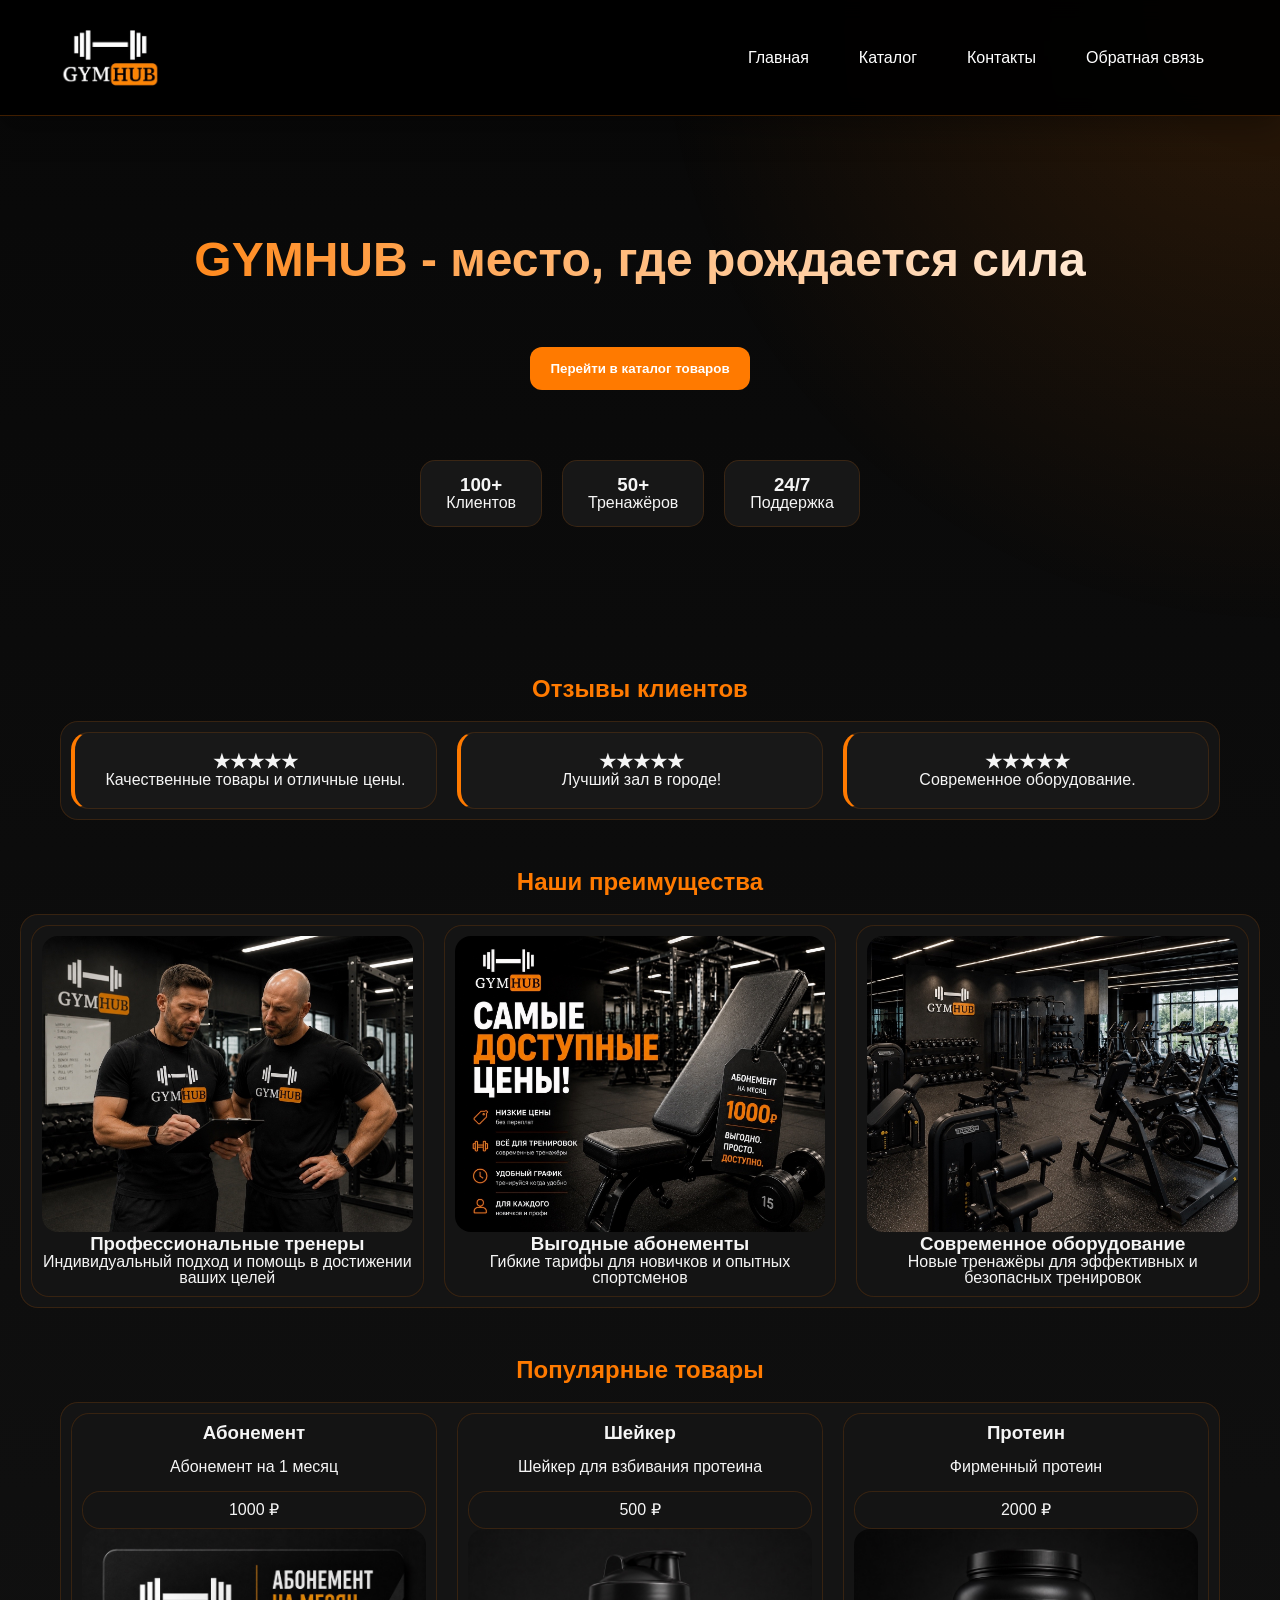
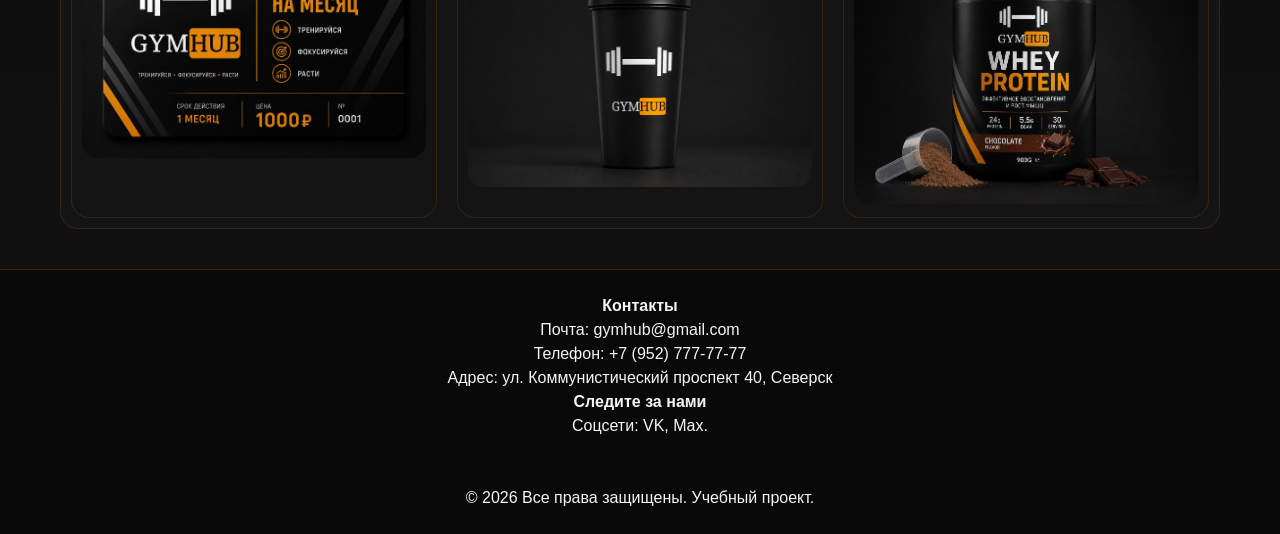
==== index.html @ 65240b4c "пр-2" ====
<!DOCTYPE html>
<html lang="ru">
<head>
    <meta charset="UTF-8">
    <meta name="viewport" content="width=device-width, initial-scale=1.0, viewport-fit=cover">
    <title>Главная страница</title>
    <link rel="stylesheet" href="style.css">
</head>
<body>
    <header>
        <div>
            <a href="index.html">
            <img src="image/logotypeee.jpg" width="100px">
        </a>
            <nav>
                <ul>
                    <li><a href="index.html">Главная</a></li>
                    <li><a href="catalog.html">Каталог</a></li>
                    <li><a href="contacts.html">Контакты</a></li>
                    <li><a href="feedback.html">Обратная связь</a></li>
                </ul>
            </nav>
        </div>
    </header>

    <main>
        <section>
            <div>
                <h1>GYMHUB - место, где рождается сила</h1>
                <br>
                <br>
                <br>
                <form action="catalog.html" method="post" class="form1">
                <button type="submit">Перейти в каталог товаров</button>
            </form>
        </div>
        
        <div class="hero-stats">
        <div><h3>100+</h3><p>Клиентов</p>
        </div>
        
        <div><h3>50+</h3><p>Тренажёров</p>
        </div>
        
        <div><h3>24/7</h3><p>Поддержка</p>
        </div>
    </div>
</section>

<section>
<div>
<h2>Отзывы клиентов</h2>
<div class="review-grid">
<div class="review"><h3>★★★★★</h3><p>Качественные товары и отличные цены.</p></div>
<div class="review"><h3>★★★★★</h3><p>Лучший зал в городе!</p></div>
<div class="review"><h3>★★★★★</h3><p>Современное оборудование.</p></div>

</section>

            <div>
                <h2>Наши преимущества</h2>
                
                    <div class="why-grid">
                        <div>
                        <img src="image/treneri.jpg" width="500" height="500" alt="">
                        <h3>Профессиональные тренеры</h3>
                        <p>Индивидуальный подход и помощь в достижении ваших целей</p>
                    </div>
                    <div>
                        
                        <img src="image/ceni.jpg" width="500" height="500" alt="">
                        
                        <h3>Выгодные абонементы</h3>
                        <p>Гибкие тарифы для новичков и опытных спортсменов</p>
                    </div>
                    <div>
                    
                        <img src="image/zal.jpg" width="500" height="500" alt="">
                        <h3>Современное оборудование</h3>
                        <p>Новые тренажёры для эффективных и безопасных тренировок</p>
                    </div>
                    
                </div>
            </div>
        </section>

        
        <section>
            <div>
                <h2>Популярные товары</h2>
                <div>
                    <div>
                        
                            <h3>Абонемент</h3>
                            <br>
                            <p>Абонемент на 1 месяц</p>
                            <br>
                            <div>1000 ₽</div>
                            <img src="image/abon.jpg" width="600" height="500">
                        
                    </div>

                        <div>
                            <h3>Шейкер</h3>
                            <br>
                            <p>Шейкер для взбивания протеина</p>
                            <br>
                            <div>500 ₽</div>
                            <img src="image/shaker.jpg" width="600" height="500">
                        </div>


                        <div>
                            <h3>Протеин</h3>
                            <br>
                            <p>Фирменный протеин</p>
                            <br>
                            <div>2000 ₽</div>
                            <img src="image/protein.jpg" width="600" height="500">

                    </div>
                </div>
            </div>
        </section>
    </main>

    
    <footer>
        <div>
            <div>
                <h4>Контакты</h4>
                <p>Почта: gymhub@gmail.com</p>
                <p>Телефон: +7 (952) 777-77-77</p>
                <p>Адрес: ул. Коммунистический проспект 40, Северск</p>
            </div>
            <div>
                <h4>Следите за нами</h4>
                <p>Соцсети: VK, Max.</p>
            </div>
        </div>
        <div>
            <p>&copy; 2026 Все права защищены. Учебный проект.</p>
        </div>
    </footer>
</html>
---- style.css ----
*{margin:0;padding:0;box-sizing:border-box}
:root{
--bg:#0b0b0b;
--card:#141414;
--accent:#ff7a00;
--accent2:#ff9f43;
--text:#f5f5f5;
}
body{
font-family:Segoe UI,Arial,sans-serif;
background:linear-gradient(180deg,#080808,#121212);
color:var(--text);
line-height:1;
}
header{
position:sticky;
top:0;
z-index:100;
background:rgba(0, 0, 0, 0.95);
backdrop-filter:blur(10px);
border-bottom:1px solid rgba(255,122,0,.25);
}
header>div,footer>div,main,section>div{
max-width:1200px;
margin:auto;
padding:20px;
}
header>div{
display:flex;
justify-content:space-between;
align-items:center;
}
nav ul{
display:flex;
gap:18px;
list-style:none;
}
nav a{
color:white;
text-decoration:none;
padding:10px 16px;
border-radius:12px;
transition:.3s;
}
nav a:hover{
background:var(--accent);
}
section:first-child{
padding:80px 20px;
text-align:center;
}
h1{
font-size:3rem;
margin-bottom:15px;
background:linear-gradient(90deg,var(--accent),#fff);
-webkit-background-clip:text;
-webkit-text-fill-color:transparent;
}

h2{
    color:var(--accent);
    text-align: center;
    margin:30px 0 20px}

section div div{
border-radius:18px;
text-align: center;
}

img{
max-width:100%;
height:auto;
border-radius:16px;
}
main div div{
background:var(--card);
padding:10px;

border:1px solid rgba(255,122,0,.15);
transition:.3s;
}
main div div:hover{
transform:translateY(-6px);
box-shadow:0 10px 25px rgba(255,122,0,.2);
}
input,textarea{
width:100%;
padding:14px;
border-radius:12px;
border:1px solid #333;
background:#1b1b1b;
color:white;
}
button{
background:var(--accent);
color:white;
border:none;
padding:14px 20px;
border-radius:12px;
cursor:pointer;
font-weight:700;
}
footer{
margin-top:60px;
background:#090909;
border-top:1px solid rgba(255,122,0,.25);
margin: 0 auto;
    text-align: center; 
}
footer p,footer h4{margin:8px 0}








@media(max-width:900px){
.products-container,
.products-grid,
.catalog-container,
.catalog-grid,
.products{
grid-template-columns:repeat(2,1fr) !important;
}
}

@media(max-width:600px){
.products-container,
.products-grid,
.catalog-container,
.catalog-grid,
.products{
grid-template-columns:1fr !important;
}
}




body::before{
content:"";
position:fixed;inset:0;
background:radial-gradient(circle at top right,rgba(255,122,0,.15),transparent 40%);
pointer-events:none;
}
.hero-stats{display:flex;gap:20px;justify-content:center;flex-wrap:wrap;margin-top:30px}
.hero-stats div{background:#171717;padding:15px 25px;border-radius:15px}
.review-grid{display:grid;grid-template-columns:repeat(auto-fit,minmax(250px,1fr));gap:20px}
.review{background:#181818;padding:20px;border-left:4px solid var(--accent)}
.top-btn{position:fixed;right:20px;bottom:20px;background:var(--accent);padding:12px 16px;border-radius:50%}



section:last-of-type > div > div{
display:grid !important;
grid-template-columns:repeat(1,minmax(260px,1fr));
gap:24px;
}


header{
box-shadow:0 10px 30px rgba(0,0,0,.35);
}

main{
max-width:1400px;
margin:0 auto;
}

.review,.hero-stats div,main div div{
backdrop-filter:blur(8px);
}

@media(max-width:900px){
section:last-of-type > div > div{
grid-template-columns:repeat(2,1fr);
}
}

@media(max-width:600px){
section:last-of-type > div > div{
grid-template-columns:1fr;
}
}



/* Почему выбирают нас */
main section:nth-of-type(2) > div > div{display:grid!important;grid-template-columns:repeat(3,1fr)!important;gap:20px!important;}
/* Популярные товары */
main section:nth-of-type(3) > div > div{display:grid!important;grid-template-columns:repeat(3,1fr)!important;gap:20px!important;}
/* Каталог */
body:has(title) section:nth-of-type(2) > div > div{display:grid;}
.contacts-info a, a[href^="tel:"], a[href*="vk.com"], a[href*="max.ru"], a[href^="mailto:"], a[href="gymhub@gmail.com"]{color:#ff7a00!important;font-weight:600;}
@media(max-width:900px){main section:nth-of-type(2)>div>div,main section:nth-of-type(3)>div>div{grid-template-columns:repeat(2,1fr)!important;}}
@media(max-width:600px){main section:nth-of-type(2)>div>div,main section:nth-of-type(3)>div>div{grid-template-columns:1fr!important;}}


.why-grid{
    display: grid;
    grid-template-columns: repeat(3, 1fr);
    gap: 20px;
    border-radius: 18px;
}

.why-grid > div{
    width: 100%;
    text-align: center;
    border-radius: 18px;
}
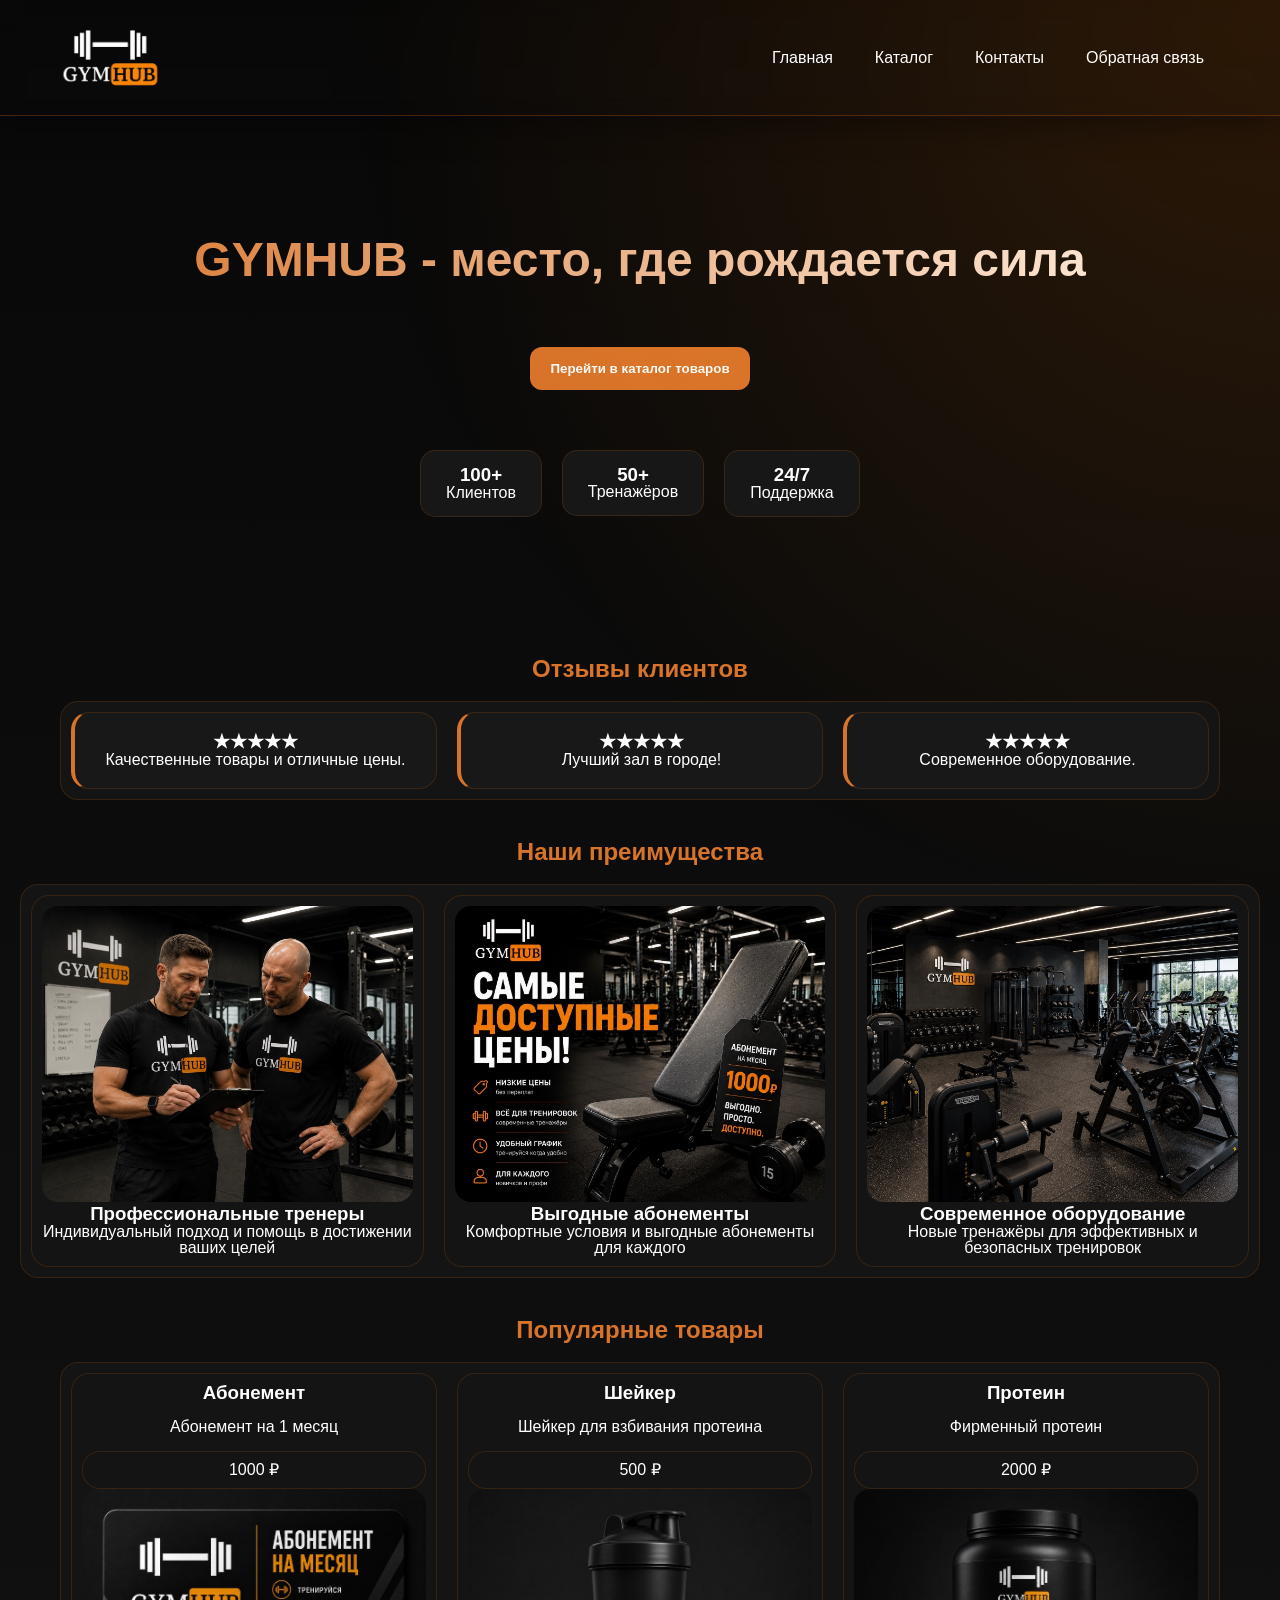
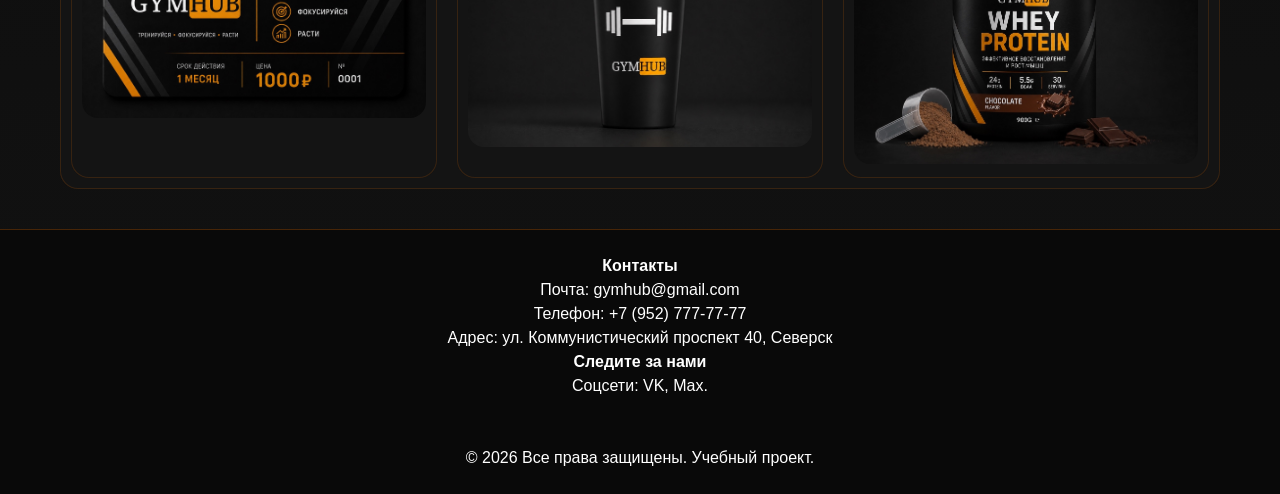
==== commit 82ee459f: "пр-2" ====
--- a/index.html
+++ b/index.html
@@ -10,7 +10,7 @@
     <header>
         <div>
             <a href="index.html">
-            <img src="image/logotypeee.jpg" width="100px">
+            <img src="image/logo.png" width="100px">
         </a>
             <nav>
                 <ul>
@@ -36,13 +36,19 @@
         </div>
         
         <div class="hero-stats">
-        <div><h3>100+</h3><p>Клиентов</p>
+        <div>
+            <h3>100+</h3>
+            <p>Клиентов</p>
         </div>
         
-        <div><h3>50+</h3><p>Тренажёров</p>
+        <div>
+            <h3>50+</h3>
+            <p>Тренажёров</p>
         </div>
         
-        <div><h3>24/7</h3><p>Поддержка</p>
+        <div>
+            <h3>24/7</h3>
+            <p>Поддержка</p>
         </div>
     </div>
 </section>
@@ -71,7 +77,7 @@
                         <img src="image/ceni.jpg" width="500" height="500" alt="">
                         
                         <h3>Выгодные абонементы</h3>
-                        <p>Гибкие тарифы для новичков и опытных спортсменов</p>
+                        <p>Комфортные условия и выгодные абонементы для каждого</p>
                     </div>
                     <div>
                     
--- a/style.css
+++ b/style.css
@@ -1,113 +1,121 @@
 
-*{margin:0;padding:0;box-sizing:border-box}
+*{margin:0;
+    padding:0;
+    box-sizing:
+    border-box
+}
+
 :root{
---bg:#0b0b0b;
---card:#141414;
---accent:#ff7a00;
---accent2:#ff9f43;
---text:#f5f5f5;
-}
+    --bg:#000000;
+    --card:#141414;
+    --accent:#d8742a;
+    --text:#ffffff;
+}
+
 body{
-font-family:Segoe UI,Arial,sans-serif;
-background:linear-gradient(180deg,#080808,#121212);
-color:var(--text);
-line-height:1;
-}
+    font-family:Segoe UI,Arial,sans-serif;
+    background:linear-gradient(180deg,#080808,#121212);
+    color:var(--text);
+    line-height:1;
+}
+
+section:first-child{
+    padding:80px 20px;
+    text-align:center;
+}
+
 header{
-position:sticky;
-top:0;
-z-index:100;
-background:rgba(0, 0, 0, 0.95);
-backdrop-filter:blur(10px);
-border-bottom:1px solid rgba(255,122,0,.25);
-}
+    position:sticky;
+    top:0;
+    z-index:100;
+    /*background:rgba(0, 0, 0, 0.95);*/
+    backdrop-filter:blur(10px);
+    border-bottom:1px solid rgba(255,122,0,.25);
+}
+
 header>div,footer>div,main,section>div{
-max-width:1200px;
-margin:auto;
-padding:20px;
-}
+    max-width:1200px;
+    margin:auto;
+    padding:20px;
+}
+
 header>div{
-display:flex;
-justify-content:space-between;
-align-items:center;
-}
+    display:flex;
+    justify-content:space-between;
+    align-items:center;
+}
+
+/* Навигация */
 nav ul{
-display:flex;
-gap:18px;
-list-style:none;
-}
+    display:flex;
+    gap:10px;
+    list-style:none;
+}
+
+
 nav a{
-color:white;
-text-decoration:none;
-padding:10px 16px;
-border-radius:12px;
-transition:.3s;
-}
+    color:white;
+    text-decoration:none;
+    padding:10px 16px;
+    border-radius:12px;
+    transition:.3s;
+}
+
 nav a:hover{
-background:var(--accent);
-}
-section:first-child{
-padding:80px 20px;
-text-align:center;
-}
+    background:var(--accent);
+}
+
+
 h1{
-font-size:3rem;
-margin-bottom:15px;
-background:linear-gradient(90deg,var(--accent),#fff);
--webkit-background-clip:text;
--webkit-text-fill-color:transparent;
+    font-size:3rem;
+    margin-bottom:15px;
+    background:linear-gradient(90deg,var(--accent),#fff);
+    -webkit-background-clip:text;
+    -webkit-text-fill-color:transparent;
 }
 
 h2{
     color:var(--accent);
     text-align: center;
-    margin:30px 0 20px}
+    margin:20px 0 20px}
 
 section div div{
-border-radius:18px;
-text-align: center;
+    border-radius:18px;
+    text-align: center;
 }
 
 img{
-max-width:100%;
-height:auto;
-border-radius:16px;
-}
+    max-width:100%;
+    height:auto;
+    border-radius:16px;
+}
+
 main div div{
-background:var(--card);
-padding:10px;
-
-border:1px solid rgba(255,122,0,.15);
-transition:.3s;
-}
-main div div:hover{
-transform:translateY(-6px);
-box-shadow:0 10px 25px rgba(255,122,0,.2);
-}
-input,textarea{
-width:100%;
-padding:14px;
-border-radius:12px;
-border:1px solid #333;
-background:#1b1b1b;
-color:white;
-}
+    background:var(--card);
+    padding:10px;
+    border:1px solid rgba(255,122,0,.15);
+    transition:.3s;
+}
+
+
 button{
-background:var(--accent);
-color:white;
-border:none;
-padding:14px 20px;
-border-radius:12px;
-cursor:pointer;
-font-weight:700;
-}
+    background:var(--accent);
+    color:white;
+    border:none;
+    padding:14px 20px;
+    border-radius:12px;
+    cursor:pointer;
+    font-weight:700;
+}
+
 footer{
-margin-top:60px;
-background:#090909;
-border-top:1px solid rgba(255,122,0,.25);
-margin: 0 auto;
+    margin-top:60px;
+    background:#090909;
+    border-top:1px solid rgba(255,122,0,.25);
+    margin: 0 auto;
     text-align: center; 
 }
+
 footer p,footer h4{margin:8px 0}
 
 
@@ -117,88 +125,78 @@
 
 
 
-@media(max-width:900px){
-.products-container,
-.products-grid,
-.catalog-container,
-.catalog-grid,
-.products{
-grid-template-columns:repeat(2,1fr) !important;
-}
-}
-
-@media(max-width:600px){
-.products-container,
-.products-grid,
-.catalog-container,
-.catalog-grid,
-.products{
-grid-template-columns:1fr !important;
-}
-}
-
-
-
-
+
+section:last-of-type > div > div{
+    display:grid !important;
+    grid-template-columns:repeat(1,minmax(260px,1fr));
+    gap:24px;
+}
+
+
+header{
+    box-shadow:0 10px 30px rgba(0,0,0,.35);
+}
+
+main{
+    max-width:1400px;
+    margin:0 auto;
+}
+
+.review,.hero-stats div,main div div{
+    backdrop-filter:blur(8px);
+}
+
+
+/* Код для 3 Таблички */
+.hero-stats{
+    display:flex;
+    gap:20px;
+    justify-content:center;
+    flex-wrap:wrap;
+    margin-top:20px
+}
+
+
+.hero-stats div{
+    background:#171717;
+    padding:15px 25px;
+    border-radius:15px
+}
+
+/* Таблички с отзывами */
+.review{
+    background:#181818;
+    padding:20px;
+    border-left:4px solid var(--accent)
+}
+
+/* Желтый свет */
 body::before{
 content:"";
 position:fixed;inset:0;
-background:radial-gradient(circle at top right,rgba(255,122,0,.15),transparent 40%);
-pointer-events:none;
-}
-.hero-stats{display:flex;gap:20px;justify-content:center;flex-wrap:wrap;margin-top:30px}
-.hero-stats div{background:#171717;padding:15px 25px;border-radius:15px}
-.review-grid{display:grid;grid-template-columns:repeat(auto-fit,minmax(250px,1fr));gap:20px}
-.review{background:#181818;padding:20px;border-left:4px solid var(--accent)}
-.top-btn{position:fixed;right:20px;bottom:20px;background:var(--accent);padding:12px 16px;border-radius:50%}
-
-
-
-section:last-of-type > div > div{
-display:grid !important;
-grid-template-columns:repeat(1,minmax(260px,1fr));
-gap:24px;
-}
-
-
-header{
-box-shadow:0 10px 30px rgba(0,0,0,.35);
-}
-
-main{
-max-width:1400px;
-margin:0 auto;
-}
-
-.review,.hero-stats div,main div div{
-backdrop-filter:blur(8px);
-}
-
-@media(max-width:900px){
-section:last-of-type > div > div{
-grid-template-columns:repeat(2,1fr);
-}
-}
-
-@media(max-width:600px){
-section:last-of-type > div > div{
-grid-template-columns:1fr;
-}
-}
-
-
-
-/* Почему выбирают нас */
-main section:nth-of-type(2) > div > div{display:grid!important;grid-template-columns:repeat(3,1fr)!important;gap:20px!important;}
-/* Популярные товары */
-main section:nth-of-type(3) > div > div{display:grid!important;grid-template-columns:repeat(3,1fr)!important;gap:20px!important;}
-/* Каталог */
-body:has(title) section:nth-of-type(2) > div > div{display:grid;}
-.contacts-info a, a[href^="tel:"], a[href*="vk.com"], a[href*="max.ru"], a[href^="mailto:"], a[href="gymhub@gmail.com"]{color:#ff7a00!important;font-weight:600;}
-@media(max-width:900px){main section:nth-of-type(2)>div>div,main section:nth-of-type(3)>div>div{grid-template-columns:repeat(2,1fr)!important;}}
-@media(max-width:600px){main section:nth-of-type(2)>div>div,main section:nth-of-type(3)>div>div{grid-template-columns:1fr!important;}}
-
-
+background:radial-gradient(circle at top right,rgba(255,122,0,.15),transparent 60%);
+}
+
+/* Грид для каталога и отзывов */
+main section:nth-of-type(2) > div > div{
+    display:grid!important;
+    grid-template-columns:repeat(3,1fr)!important;
+    gap:20px!important;
+}
+
+/* Грид для популярных товаров*/
+main section:nth-of-type(3) > div > div{
+    display:grid!important;
+    grid-template-columns:repeat(3,1fr)!important;
+    gap:20px!important;
+}
+
+/* Контакты */
+.contacts-info a, a[
+    href^="tel:"
+    ], a[href*="vk.com"], a[href*="max.ru"], a[href^="mailto:"], a[href="gymhub@gmail.com"]{color:#ff7a00!important;font-weight:600;}
+
+/* Грид для "Наши преимущества */
 .why-grid{
     display: grid;
     grid-template-columns: repeat(3, 1fr);
@@ -210,4 +208,55 @@
     width: 100%;
     text-align: center;
     border-radius: 18px;
+}
+
+
+
+/* Для телефонов */
+@media(max-width:900px)
+{
+    main section:nth-of-type(2)>div>div,
+    main section:nth-of-type(3)>div>div{
+        grid-template-columns:repeat(2,1fr)!important;
+    }
+}
+@media(max-width:600px){
+    main section:nth-of-type(2)>div>div,
+    main section:nth-of-type(3)>div>div{
+        grid-template-columns:1fr!important;
+    }
+}
+
+
+
+@media(max-width:900px){
+    .products-container,
+    .products-grid,
+    .catalog-container,
+    .catalog-grid,
+    .products{
+        grid-template-columns:repeat(2,1fr) !important;
+    }
+}
+
+@media(max-width:600px){
+    .products-container,
+    .products-grid,
+    .catalog-container,
+    .catalog-grid,
+    .products{
+        grid-template-columns:1fr !important;
+    }
+}
+
+@media(max-width:900px){
+    section:last-of-type > div > div{
+        grid-template-columns:repeat(2,1fr);
+    }
+}
+
+@media(max-width:600px){
+    section:last-of-type > div > div{
+        grid-template-columns:1fr;
+    }
 }
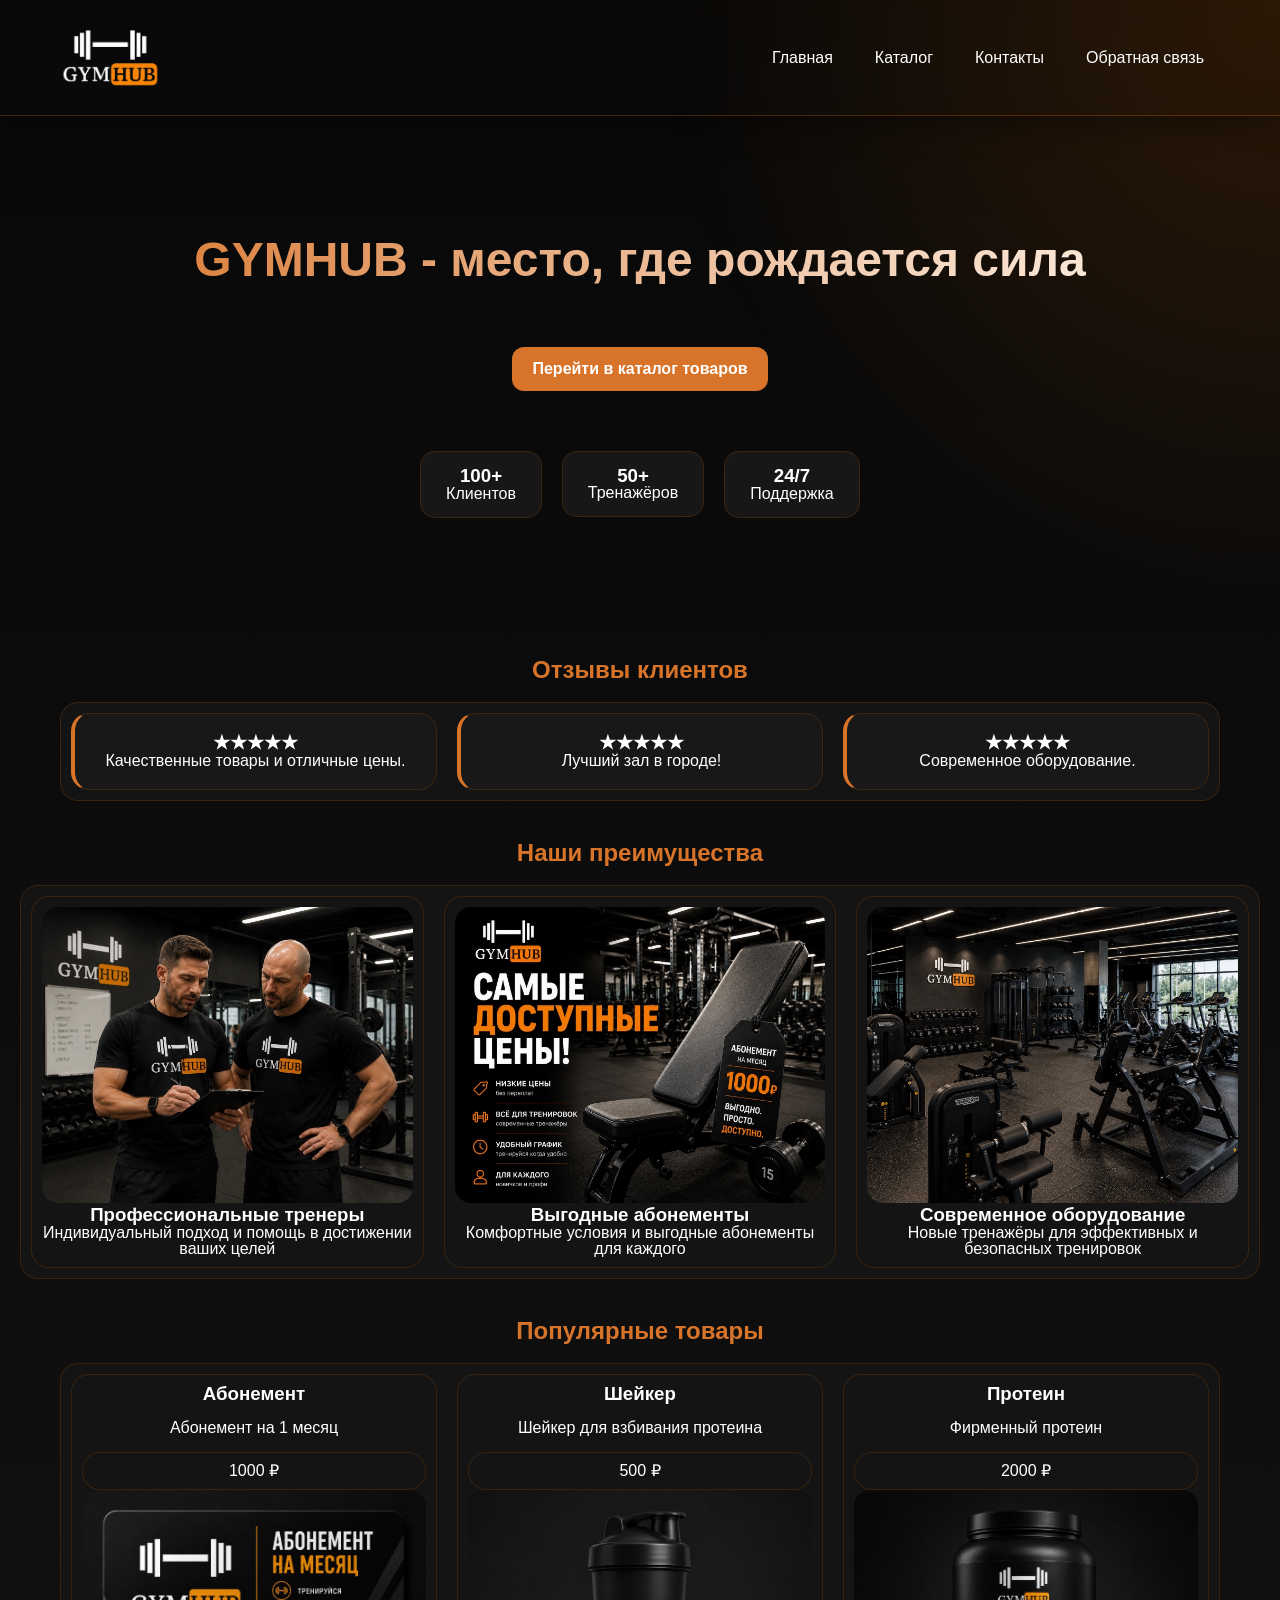
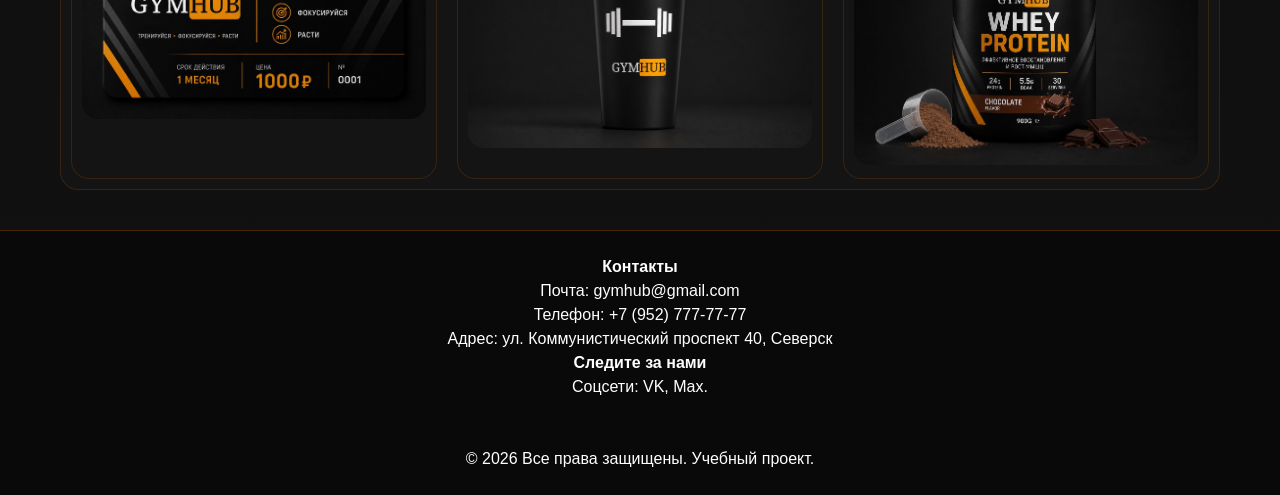
==== commit 37c2e33b: "пр-2" ====
--- a/index.html
+++ b/index.html
@@ -10,8 +10,8 @@
     <header>
         <div>
             <a href="index.html">
-            <img src="image/logo.png" width="100px">
-        </a>
+                <img src="image/logo.png" width="100px">
+            </a>
             <nav>
                 <ul>
                     <li><a href="index.html">Главная</a></li>
@@ -30,10 +30,10 @@
                 <br>
                 <br>
                 <br>
-                <form action="catalog.html" method="post" class="form1">
-                <button type="submit">Перейти в каталог товаров</button>
-            </form>
-        </div>
+                <a href="catalog.html">
+                    <div class="button">Перейти в каталог товаров</div>
+                </a>
+            </div>
         
         <div class="hero-stats">
         <div>
--- a/style.css
+++ b/style.css
@@ -1,5 +1,6 @@
 
-*{margin:0;
+*{
+    margin:0;
     padding:0;
     box-sizing:
     border-box
@@ -97,8 +98,11 @@
     transition:.3s;
 }
 
-
-button{
+a {
+    text-decoration: none;
+}
+
+.button{
     background:var(--accent);
     color:white;
     border:none;
@@ -106,6 +110,8 @@
     border-radius:12px;
     cursor:pointer;
     font-weight:700;
+    width: fit-content;
+    margin: auto;
 }
 
 footer{
@@ -121,7 +127,10 @@
 
 
 
-
+main div div:hover{
+transform:translateY(-6px);
+box-shadow:0 10px 25px rgba(255,122,0,.2);
+}
 
 
 
@@ -174,7 +183,8 @@
 body::before{
 content:"";
 position:fixed;inset:0;
-background:radial-gradient(circle at top right,rgba(255,122,0,.15),transparent 60%);
+background:radial-gradient(circle at top right,rgba(255,122,0,.15),transparent 40%);
+pointer-events:none;
 }
 
 /* Грид для каталога и отзывов */
@@ -190,6 +200,7 @@
     grid-template-columns:repeat(3,1fr)!important;
     gap:20px!important;
 }
+
 
 /* Контакты */
 .contacts-info a, a[
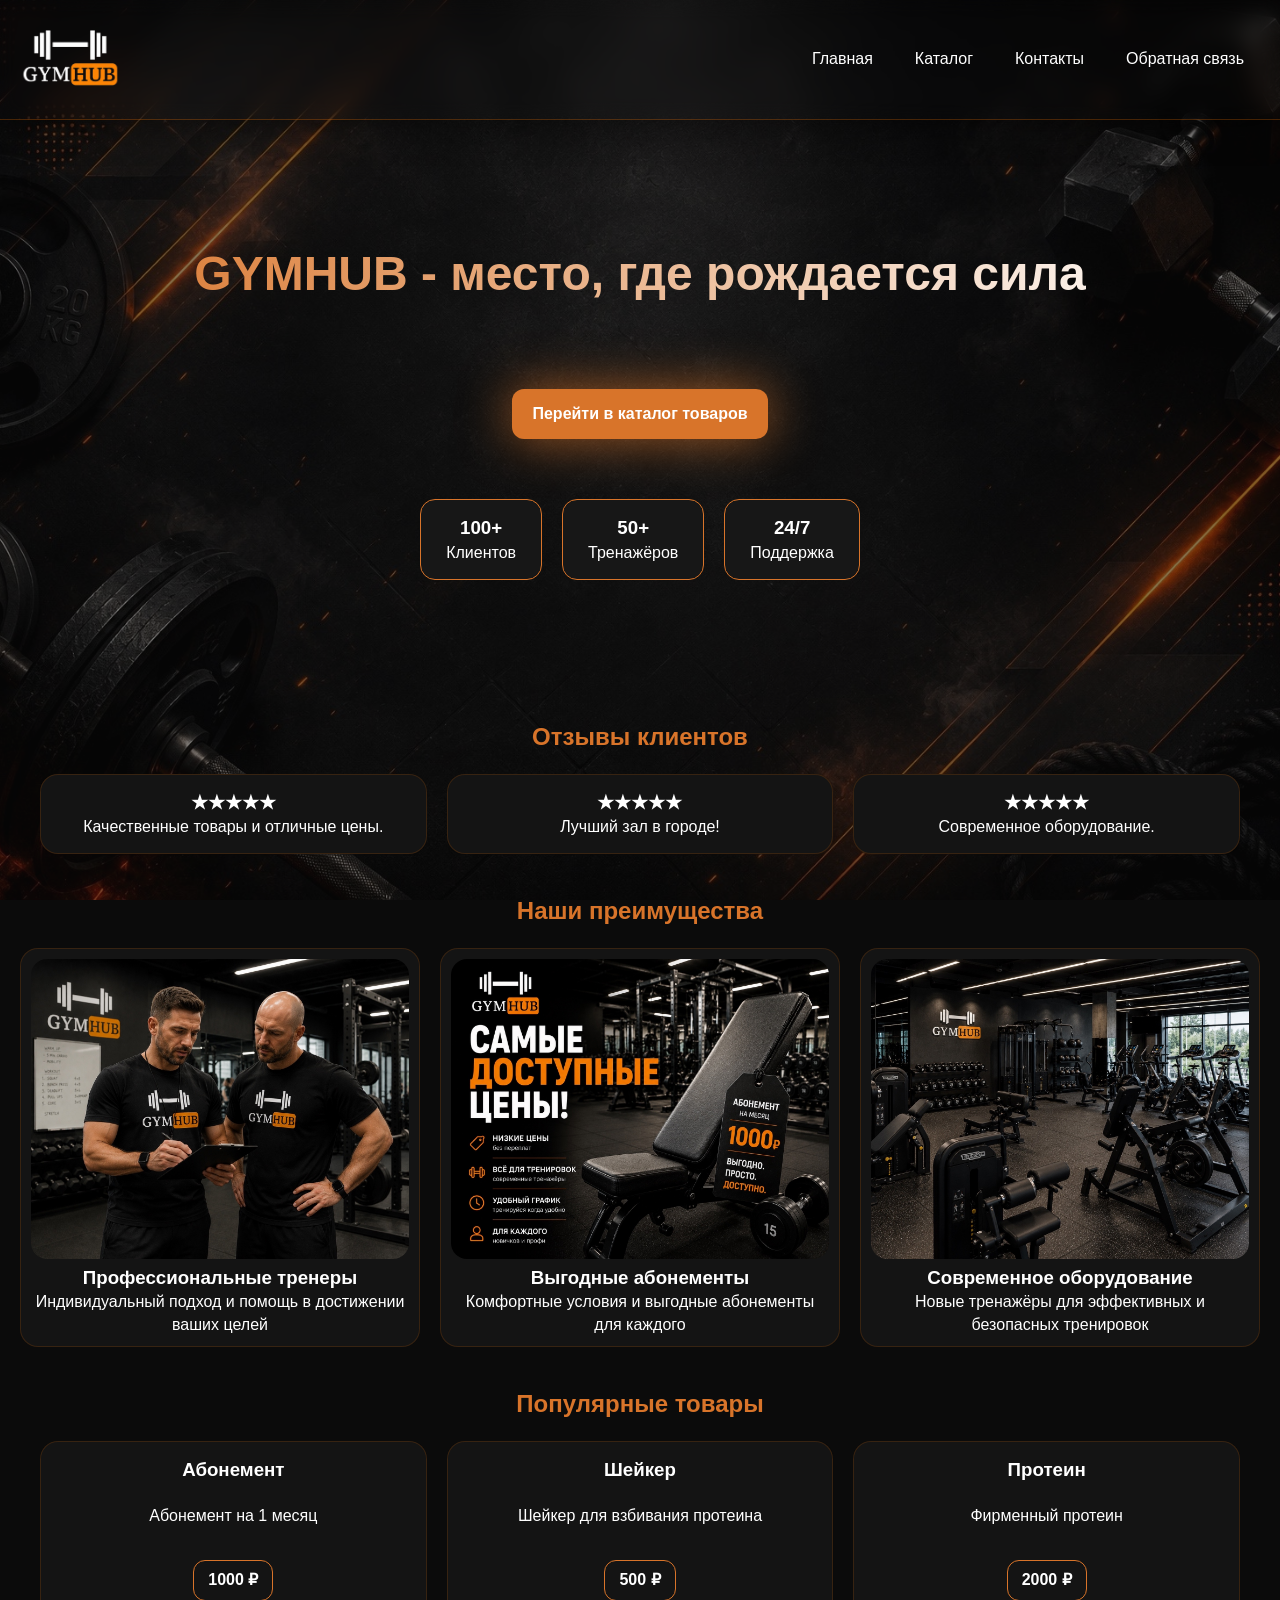
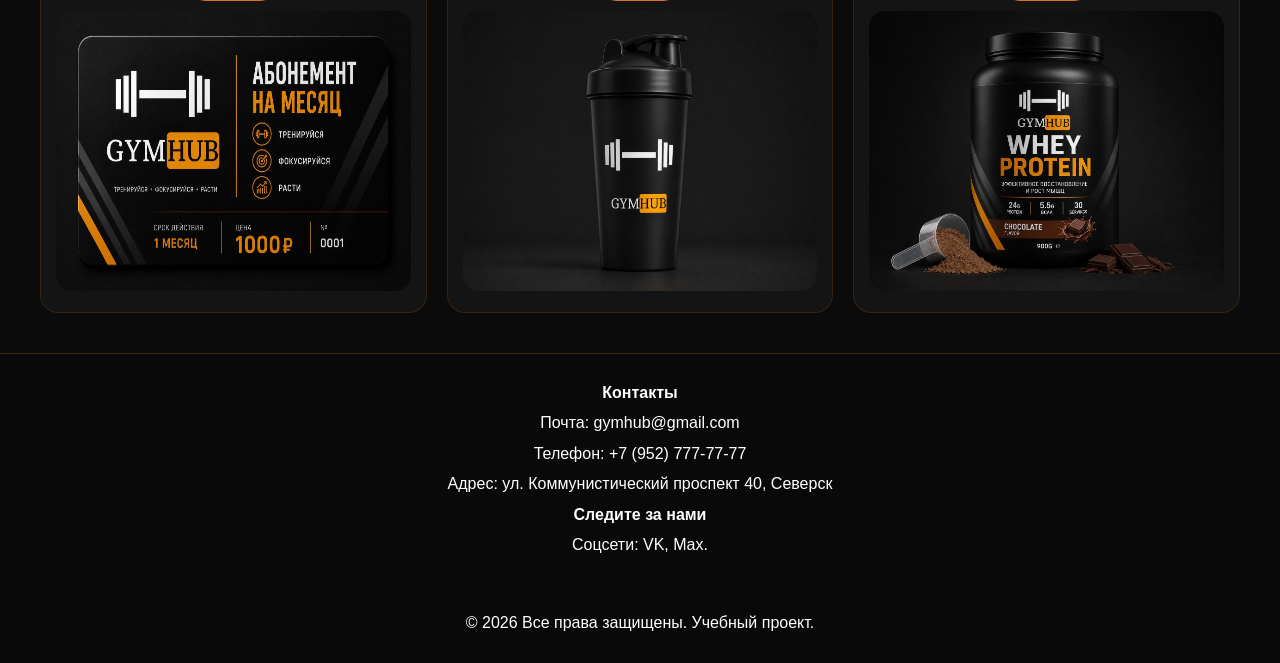
==== commit 52915a07: "пр-4" ====
--- a/index.html
+++ b/index.html
@@ -10,7 +10,7 @@
     <header>
         <div>
             <a href="index.html">
-                <img src="image/logo.png" width="100px">
+                <img class="logo" src="image/logo.png">
             </a>
             <nav>
                 <ul>
@@ -30,7 +30,7 @@
                 <br>
                 <br>
                 <br>
-                <a href="catalog.html">
+                <a href="catalog.html" class="catalog-btn">
                     <div class="button">Перейти в каталог товаров</div>
                 </a>
             </div>
@@ -57,10 +57,20 @@
 <div>
 <h2>Отзывы клиентов</h2>
 <div class="review-grid">
-<div class="review"><h3>★★★★★</h3><p>Качественные товары и отличные цены.</p></div>
-<div class="review"><h3>★★★★★</h3><p>Лучший зал в городе!</p></div>
-<div class="review"><h3>★★★★★</h3><p>Современное оборудование.</p></div>
+    <div class="review">
+        <h3>★★★★★</h3>
+        <p>Качественные товары и отличные цены.</p>
+    </div>
+    
+    <div class="review">
+        <h3>★★★★★</h3>
+        <p>Лучший зал в городе!</p>
+    </div>
 
+    <div class="review">
+        <h3>★★★★★</h3>
+        <p>Современное оборудование.</p>
+    </div>
 </section>
 
             <div>
@@ -68,20 +78,19 @@
                 
                     <div class="why-grid">
                         <div>
-                        <img src="image/treneri.jpg" width="500" height="500" alt="">
+                        <img class="premium" src="image/treneri.jpg" alt="">
                         <h3>Профессиональные тренеры</h3>
                         <p>Индивидуальный подход и помощь в достижении ваших целей</p>
                     </div>
+
                     <div>
-                        
-                        <img src="image/ceni.jpg" width="500" height="500" alt="">
-                        
+                        <img class="premium" src="image/ceni.jpg" alt="">
                         <h3>Выгодные абонементы</h3>
                         <p>Комфортные условия и выгодные абонементы для каждого</p>
                     </div>
+
                     <div>
-                    
-                        <img src="image/zal.jpg" width="500" height="500" alt="">
+                        <img class="premium" src="image/zal.jpg" alt="">
                         <h3>Современное оборудование</h3>
                         <p>Новые тренажёры для эффективных и безопасных тренировок</p>
                     </div>
@@ -96,34 +105,30 @@
                 <h2>Популярные товары</h2>
                 <div>
                     <div>
-                        
-                            <h3>Абонемент</h3>
-                            <br>
-                            <p>Абонемент на 1 месяц</p>
-                            <br>
-                            <div>1000 ₽</div>
-                            <img src="image/abon.jpg" width="600" height="500">
-                        
+                        <h3>Абонемент</h3>
+                        <br>
+                        <p>Абонемент на 1 месяц</p>
+                        <br>
+                        <div class="price">1000 ₽</div>
+                        <img class="popylar" src="image/abon.jpg">
                     </div>
 
-                        <div>
-                            <h3>Шейкер</h3>
-                            <br>
-                            <p>Шейкер для взбивания протеина</p>
-                            <br>
-                            <div>500 ₽</div>
-                            <img src="image/shaker.jpg" width="600" height="500">
-                        </div>
+                    <div>
+                        <h3>Шейкер</h3>
+                        <br>
+                        <p>Шейкер для взбивания протеина</p>
+                        <br>
+                        <div class="price">500 ₽</div>
+                        <img class="popylar" src="image/shaker.jpg">
+                    </div>
 
-
-                        <div>
-                            <h3>Протеин</h3>
-                            <br>
-                            <p>Фирменный протеин</p>
-                            <br>
-                            <div>2000 ₽</div>
-                            <img src="image/protein.jpg" width="600" height="500">
-
+                    <div>
+                        <h3>Протеин</h3>
+                        <br>
+                        <p>Фирменный протеин</p>
+                        <br>
+                        <div class="price">2000 ₽</div>
+                         <img class="popylar" src="image/protein.jpg" >
                     </div>
                 </div>
             </div>
--- a/style.css
+++ b/style.css
@@ -1,11 +1,11 @@
-
+/* СБРОС СТИЛЕЙ */
 *{
     margin:0;
     padding:0;
-    box-sizing:
-    border-box
-}
-
+    box-sizing:border-box;
+}
+
+/*ПЕРЕМЕННЫЕ САЙТА*/
 :root{
     --bg:#000000;
     --card:#141414;
@@ -13,29 +13,80 @@
     --text:#ffffff;
 }
 
+/*ОСНОВНЫЕ СТИЛИ*/
 body{
-    font-family:Segoe UI,Arial,sans-serif;
+    font-family:Segoe UI, Arial, sans-serif;
     background:linear-gradient(180deg,#080808,#121212);
     color:var(--text);
-    line-height:1;
-}
-
-section:first-child{
-    padding:80px 20px;
-    text-align:center;
-}
-
+    line-height:1.4;
+}
+
+/* Оранжевое свечение на фоне */
+body::before{
+    content:"";
+    position:fixed;
+    inset:0;
+    background:radial-gradient(circle at top right,rgba(255,122,0,.15),transparent 40%);
+    pointer-events:none;
+}
+
+a{
+    text-decoration:none;
+    
+}
+
+img{
+    max-width:100%;
+    height:auto;
+    border-radius:16px;
+}
+
+/* КАРТИНКИ */
+.logo{
+    width: 100px;
+}
+
+.premium{
+    width: 500px;
+    height: 500px;
+}
+
+.popylar{
+    width: 390px;
+    height: 280px;
+}
+
+.foto_contact{
+    width: 20px;
+    height: 20px;
+}
+
+iframe{
+    width: 100%;
+    height: 500px;
+    border-radius:16px;
+}
+
+.catal_foto{
+    width: 345px;
+    height: 275px;
+}
+
+/*ШАПКА САЙТА*/
 header{
     position:sticky;
     top:0;
     z-index:100;
-    /*background:rgba(0, 0, 0, 0.95);*/
     backdrop-filter:blur(10px);
     border-bottom:1px solid rgba(255,122,0,.25);
-}
-
-header>div,footer>div,main,section>div{
-    max-width:1200px;
+    box-shadow:0 10px 30px rgba(0,0,0,.35);
+}
+
+header>div,
+footer>div,
+main,
+section>div{
+    max-width:1400px;
     margin:auto;
     padding:20px;
 }
@@ -46,17 +97,15 @@
     align-items:center;
 }
 
-/* Навигация */
+/* НАВИГАЦИЯ */
 nav ul{
     display:flex;
     gap:10px;
     list-style:none;
 }
 
-
 nav a{
-    color:white;
-    text-decoration:none;
+    color:#fff;
     padding:10px 16px;
     border-radius:12px;
     transition:.3s;
@@ -66,7 +115,7 @@
     background:var(--accent);
 }
 
-
+/* ЗАГОЛОВКИ */
 h1{
     font-size:3rem;
     margin-bottom:15px;
@@ -77,197 +126,333 @@
 
 h2{
     color:var(--accent);
-    text-align: center;
-    margin:20px 0 20px}
+    text-align:center;
+    margin:20px 0;
+}
+
+/* СЕКЦИИ И КАРТОЧКИ */
+section:first-child{
+    padding:80px 20px;
+    text-align:center;
+}
 
 section div div{
     border-radius:18px;
-    text-align: center;
-}
-
-img{
-    max-width:100%;
-    height:auto;
-    border-radius:16px;
-}
-
-main div div{
-    background:var(--card);
-    padding:10px;
-    border:1px solid rgba(255,122,0,.15);
-    transition:.3s;
-}
-
-a {
-    text-decoration: none;
-}
-
+    text-align:center;
+}
+
+main{
+    max-width:1300px;
+    margin:0 auto;
+}
+
+
+/*КНОПКИ*/
 .button{
     background:var(--accent);
-    color:white;
+    color:#fff;
     border:none;
     padding:14px 20px;
     border-radius:12px;
     cursor:pointer;
     font-weight:700;
-    width: fit-content;
-    margin: auto;
-}
-
-footer{
-    margin-top:60px;
-    background:#090909;
-    border-top:1px solid rgba(255,122,0,.25);
-    margin: 0 auto;
-    text-align: center; 
-}
-
-footer p,footer h4{margin:8px 0}
-
-
-
-
-main div div:hover{
-transform:translateY(-6px);
-box-shadow:0 10px 25px rgba(255,122,0,.2);
-}
-
-
-
-
-section:last-of-type > div > div{
-    display:grid !important;
-    grid-template-columns:repeat(1,minmax(260px,1fr));
-    gap:24px;
-}
-
-
-header{
-    box-shadow:0 10px 30px rgba(0,0,0,.35);
-}
-
-main{
-    max-width:1400px;
-    margin:0 auto;
-}
-
-.review,.hero-stats div,main div div{
-    backdrop-filter:blur(8px);
-}
-
-
-/* Код для 3 Таблички */
+    width:fit-content;
+    margin:auto;
+    box-shadow: 0px 0px 50px 0px #d8742ab3;
+    transition:.3s;
+}
+.button:hover{
+    transform: translateY(-6px);
+}
+.button1{
+    background:var(--accent);
+    color:#fff;
+    border:none;
+    padding:14px 20px;
+    border-radius:12px;
+    cursor:pointer;
+    font-weight:700;
+    width:fit-content;
+    margin:auto;
+    box-shadow: 0px 0px 50px 0px #d8742ab3;
+    width: 100%;
+    transition:.3s;
+}
+.button1:hover{
+    transform: translateY(-6px);
+}
+
+/* БЛОК СО СТАТИСТИКОЙ*/
 .hero-stats{
     display:flex;
     gap:20px;
     justify-content:center;
     flex-wrap:wrap;
-    margin-top:20px
-}
-
-
+    margin-top:20px;
+}
 .hero-stats div{
     background:#171717;
     padding:15px 25px;
-    border-radius:15px
-}
-
-/* Таблички с отзывами */
+    border-radius:15px;
+    backdrop-filter:blur(8px);
+    border: 1px solid var(--accent);
+    transition:.3s;
+}
+.hero-stats div:hover{
+    transform:translateY(-6px);
+    box-shadow:0 10px 25px rgba(255,122,0,.2);
+}
+
+/*ОТЗЫВЫ*/
 .review{
     background:#181818;
     padding:20px;
-    border-left:4px solid var(--accent)
-}
-
-/* Желтый свет */
-body::before{
-content:"";
-position:fixed;inset:0;
-background:radial-gradient(circle at top right,rgba(255,122,0,.15),transparent 40%);
-pointer-events:none;
-}
-
-/* Грид для каталога и отзывов */
+    border-left:4px solid var(--accent);
+    backdrop-filter:blur(8px);
+}
+/* Каталог */
 main section:nth-of-type(2) > div > div{
     display:grid!important;
     grid-template-columns:repeat(3,1fr)!important;
     gap:20px!important;
 }
 
-/* Грид для популярных товаров*/
+/* Популярные товары */
 main section:nth-of-type(3) > div > div{
     display:grid!important;
     grid-template-columns:repeat(3,1fr)!important;
     gap:20px!important;
 }
 
-
-/* Контакты */
-.contacts-info a, a[
-    href^="tel:"
-    ], a[href*="vk.com"], a[href*="max.ru"], a[href^="mailto:"], a[href="gymhub@gmail.com"]{color:#ff7a00!important;font-weight:600;}
-
-/* Грид для "Наши преимущества */
+/* Преимущества */
 .why-grid{
-    display: grid;
-    grid-template-columns: repeat(3, 1fr);
-    gap: 20px;
+    display:grid!important;
+    grid-template-columns:repeat(3,1fr)!important;
+    gap:20px!important;
     border-radius: 18px;
 }
-
 .why-grid > div{
+    width:100%;
+    text-align:center;
+    background:var(--card);
+    padding:10px;
+    border:1px solid rgba(255,122,0,.15);
+    border-radius:18px;
+    transition:.3s;
+}
+.why-grid > div:hover{
+    transform:translateY(-6px);
+    box-shadow:0 10px 25px rgba(255,122,0,.2);
+    border:2px solid var(--accent);
+}
+.why-grid img{
+    width:100%;
+    height:300px;
+    object-fit:cover;
+    border-radius:16px;
+}
+
+/* Последний блок */
+section:last-of-type > div > div{
+    display:grid;
+    grid-template-columns:1fr;
+    gap:24px;
+}
+
+/*КОНТАКТЫ*/
+.contacts-info a,a[href^="tel:"],a[href*="vk.com"],a[href*="max.ru"],a[href^="mailto:"]{
+    color:#ff7a00!important;
+    font-weight:600;
+    display:grid;
+    gap:20px;
+}
+.contacts-info > div{
+    background:var(--card);
+    padding:20px;
+    border-radius:18px;
+    border:1px solid rgba(255,122,0,.15);
+    transition:.3s;
+}
+.contacts-info > div:hover{
+    transform:translateY(-6px);
+    box-shadow:0 10px 25px rgba(255,122,0,.2);
+    border:2px solid var(--accent);
+}
+
+/*СТРАНИЦА ОБРАТНОЙ СВЯЗИ*/
+.feedback-page{
+    max-width:900px;
+    margin:50px auto;
+    padding:20px;
+}
+.feedback-card{
+    background:#111;
+    border:1px solid #ff7a00;
+    border-radius:20px;
+    padding:30px;
+    box-shadow:0 0 25px rgba(255,122,0,.25);
+}
+.feedback-card h1{
+    text-align:center;
+    color:#ff7a00;
+}
+.feedback-form{
+    display:grid;
+    gap:15px;
+}
+.feedback-form input,
+.feedback-form textarea{
+    padding:14px;
+    border-radius:12px;
+    border:1px solid #333;
+    background:#1a1a1a;
+    color:#fff;
+}
+.feedback-form button{
+    padding:15px;
+    border:none;
+    border-radius:12px;
+    background:#ff7a00;
+    color:#fff;
+    font-weight:bold;
+    cursor:pointer;
+}
+.feedback-form button:hover{
+    transform:translateY(-3px);
+    transition:.3s;
+}
+
+/* ПОДВАЛ */
+footer{
+    background:#090909;
+    border-top:1px solid rgba(255,122,0,.25);
+    text-align:center;
+}
+footer p,
+footer h4{
+    margin:8px 0;
+}
+
+/* Каталог и популярные товары */
+main section:nth-of-type(2) > div > div > div,
+main section:nth-of-type(3) > div > div > div{
+    background:var(--card);
+    border:1px solid rgba(255,122,0,.15);
+    border-radius:18px;
+    padding:15px;
+    transition:.3s;
+    backdrop-filter:blur(8px);
+}
+main section:nth-of-type(2) > div > div > div:hover,
+main section:nth-of-type(3) > div > div > div:hover{
+    transform:translateY(-6px);
+    box-shadow:0 10px 25px rgba(255,122,0,.2);
+    border: 2px solid var(--accent);
+}
+
+/* Цена товара */
+.price{
+    display:inline-block;
+    padding:8px 14px;
+    margin:10px 0;
+    border-radius:12px;
+    border:1px solid var(--accent);
+    background:rgba(20, 20, 20);
+    color:var(--text);
+    font-weight:700;
+}
+body{
+    position: relative;
+    background: #0b0b0b;
+}
+
+/* Затемнённый фон */
+body::before{
+    content: "";
+    position: fixed;
+    top: 0;
+    left: 0;
     width: 100%;
-    text-align: center;
-    border-radius: 18px;
-}
-
-
-
-/* Для телефонов */
-@media(max-width:900px)
-{
-    main section:nth-of-type(2)>div>div,
-    main section:nth-of-type(3)>div>div{
+    height: 100%;
+    background:    
+    url("image/hub.jpg");
+    background-size: cover;
+    background-position: center;
+    background-repeat: no-repeat;
+    opacity: 0.5;
+    z-index: -1;
+    pointer-events: none;
+}
+
+/* Контент поверх фона */
+header,
+main,
+footer{
+    position: relative;
+    z-index: 1;
+}
+
+/* Исправление кнопки каталога */
+.catalog-btn{
+    display:block;
+    width:fit-content;
+    margin:0 auto;
+}
+.catalog-btn .button{
+    margin:0;
+}
+
+/* АДАПТИВНОСТЬ*/
+@media (max-width:900px){
+    main section:nth-of-type(2) > div > div,
+    main section:nth-of-type(3) > div > div,
+    .why-grid{
         grid-template-columns:repeat(2,1fr)!important;
     }
 }
-@media(max-width:600px){
-    main section:nth-of-type(2)>div>div,
-    main section:nth-of-type(3)>div>div{
+@media (max-width:600px){
+    main section:nth-of-type(2) > div > div,
+    main section:nth-of-type(3) > div > div,
+    .why-grid{
         grid-template-columns:1fr!important;
     }
 }
 
-
-
-@media(max-width:900px){
-    .products-container,
-    .products-grid,
-    .catalog-container,
-    .catalog-grid,
-    .products{
-        grid-template-columns:repeat(2,1fr) !important;
-    }
-}
-
-@media(max-width:600px){
-    .products-container,
-    .products-grid,
-    .catalog-container,
-    .catalog-grid,
-    .products{
-        grid-template-columns:1fr !important;
-    }
-}
-
-@media(max-width:900px){
-    section:last-of-type > div > div{
-        grid-template-columns:repeat(2,1fr);
-    }
-}
-
-@media(max-width:600px){
-    section:last-of-type > div > div{
+/* МОБИЛЬНАЯ ВЕРСИЯ */
+@media (max-width: 768px){
+    header>div{
+        flex-direction:column;
+        gap:15px;
+    }
+
+    nav ul{
+        flex-wrap:wrap;
+        justify-content:center;
+    }
+
+    h1{
+        font-size:2rem;
+    }
+
+    .premium,
+    .popylar,
+    .catal_foto{
+        width:100%;
+        height:auto;
+    }
+
+    iframe{
+        height:300px;
+    }
+
+    .contacts-info{
+        display:grid;
         grid-template-columns:1fr;
     }
-}+
+    .button,
+    .button1{
+        width:100%;
+        max-width:320px;
+    }
+}
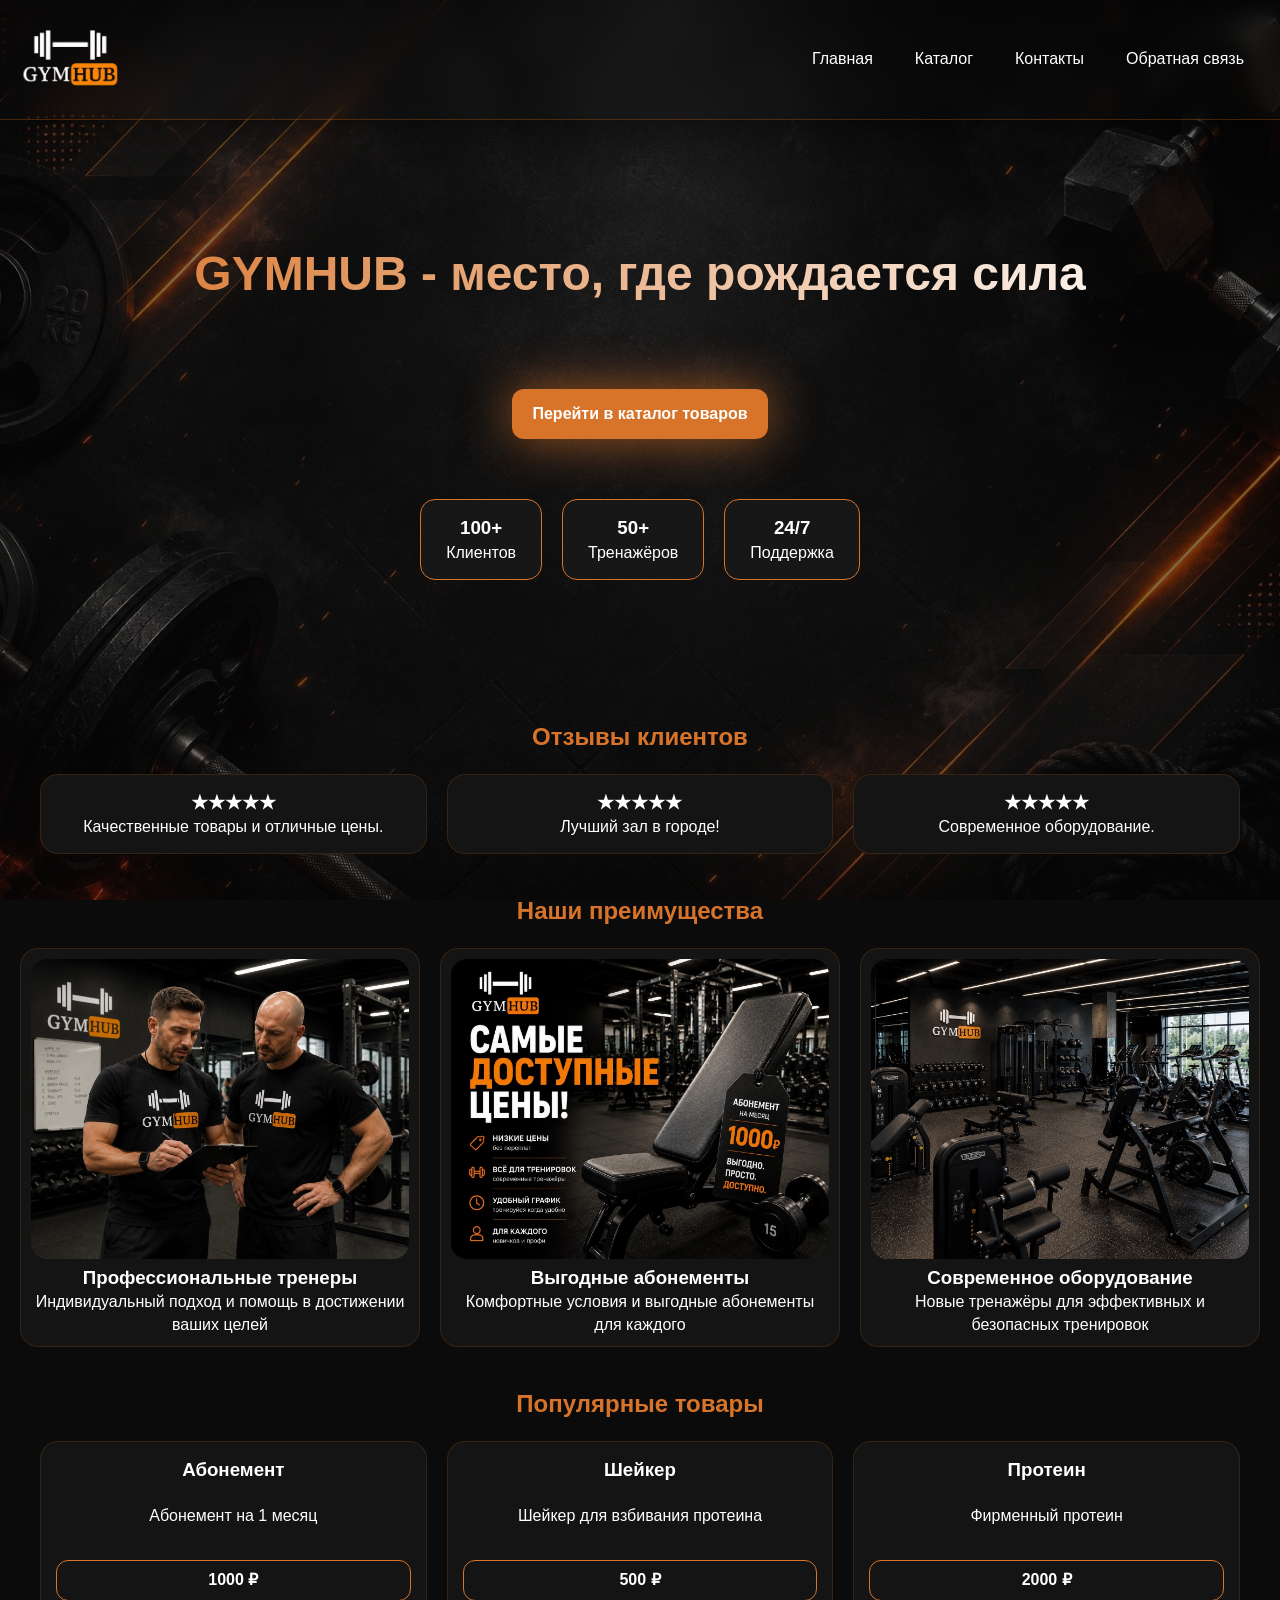
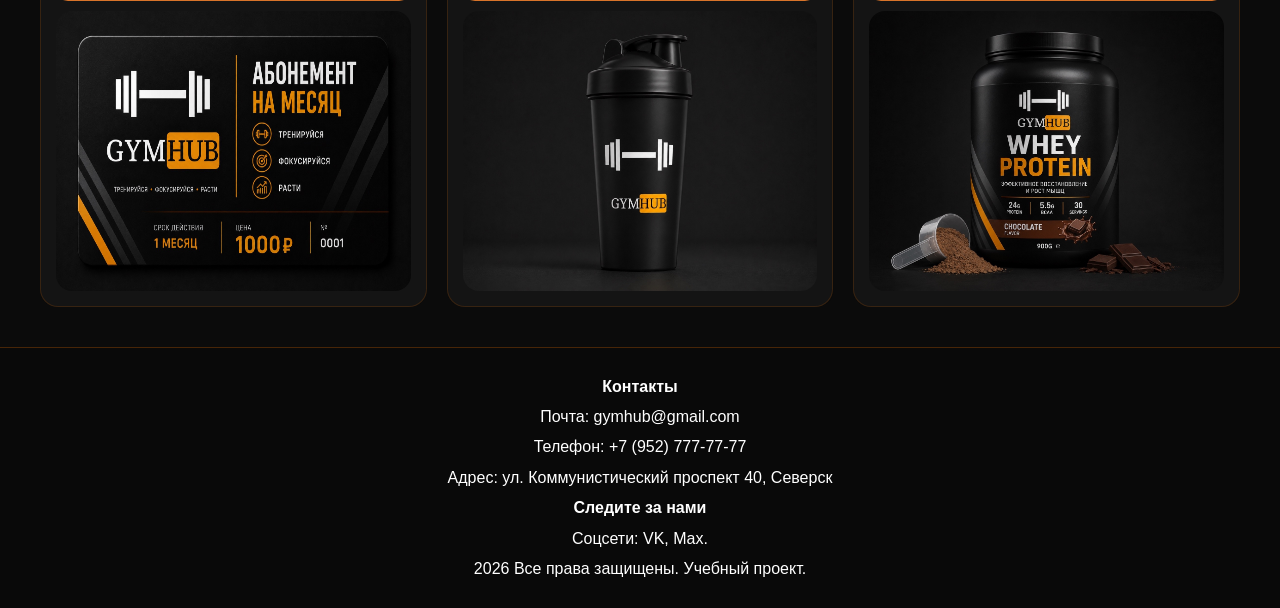
==== commit 82d37e70: "пр 4-1" ====
--- a/index.html
+++ b/index.html
@@ -147,10 +147,8 @@
             <div>
                 <h4>Следите за нами</h4>
                 <p>Соцсети: VK, Max.</p>
+                <p>2026 Все права защищены. Учебный проект.</p>
             </div>
-        </div>
-        <div>
-            <p>&copy; 2026 Все права защищены. Учебный проект.</p>
         </div>
     </footer>
 </html>
--- a/style.css
+++ b/style.css
@@ -5,7 +5,7 @@
     box-sizing:border-box;
 }
 
-/*ПЕРЕМЕННЫЕ САЙТА*/
+/* ПЕРЕМЕННЫЕ САЙТА */
 :root{
     --bg:#000000;
     --card:#141414;
@@ -13,7 +13,7 @@
     --text:#ffffff;
 }
 
-/*ОСНОВНЫЕ СТИЛИ*/
+/* ОСНОВНЫЕ СТИЛИ */
 body{
     font-family:Segoe UI, Arial, sans-serif;
     background:linear-gradient(180deg,#080808,#121212);
@@ -32,7 +32,6 @@
 
 a{
     text-decoration:none;
-    
 }
 
 img{
@@ -72,7 +71,7 @@
     height: 275px;
 }
 
-/*ШАПКА САЙТА*/
+/* ШАПКА САЙТА */
 header{
     position:sticky;
     top:0;
@@ -91,6 +90,15 @@
     padding:20px;
 }
 
+footer {
+    background: #090909;
+    border-top: 1px solid rgba(255, 122, 0, .25);
+    display: flex;
+    justify-content: center;
+    align-items: center;
+    text-align: center;
+}
+  
 header>div{
     display:flex;
     justify-content:space-between;
@@ -139,6 +147,9 @@
 section div div{
     border-radius:18px;
     text-align:center;
+    display: flex;
+    flex-direction: column;
+    justify-content: space-between;
 }
 
 main{
@@ -146,8 +157,7 @@
     margin:0 auto;
 }
 
-
-/*КНОПКИ*/
+/* КНОПКИ */
 .button{
     background:var(--accent);
     color:#fff;
@@ -182,7 +192,7 @@
     transform: translateY(-6px);
 }
 
-/* БЛОК СО СТАТИСТИКОЙ*/
+/* БЛОК СО СТАТИСТИКОЙ */
 .hero-stats{
     display:flex;
     gap:20px;
@@ -203,7 +213,7 @@
     box-shadow:0 10px 25px rgba(255,122,0,.2);
 }
 
-/*ОТЗЫВЫ*/
+/* ОТЗЫВЫ */
 .review{
     background:#181818;
     padding:20px;
@@ -218,164 +228,175 @@
 }
 
 /* Популярные товары */
-main section:nth-of-type(3) > div > div{
-    display:grid!important;
-    grid-template-columns:repeat(3,1fr)!important;
-    gap:20px!important;
+main section:nth-of-type(3) > div > div {
+    display: grid !important;
+    grid-template-columns: repeat(3, 1fr) !important;
+    gap: 20px !important;
 }
 
 /* Преимущества */
-.why-grid{
-    display:grid!important;
-    grid-template-columns:repeat(3,1fr)!important;
-    gap:20px!important;
+.why-grid {
+    display: grid !important;
+    grid-template-columns: repeat(3, 1fr) !important;
+    gap: 20px !important;
     border-radius: 18px;
 }
-.why-grid > div{
-    width:100%;
-    text-align:center;
-    background:var(--card);
-    padding:10px;
-    border:1px solid rgba(255,122,0,.15);
-    border-radius:18px;
-    transition:.3s;
-}
-.why-grid > div:hover{
-    transform:translateY(-6px);
-    box-shadow:0 10px 25px rgba(255,122,0,.2);
-    border:2px solid var(--accent);
-}
-.why-grid img{
-    width:100%;
-    height:300px;
-    object-fit:cover;
-    border-radius:16px;
+.why-grid > div {
+    width: 100%;
+    text-align: center;
+    background: var(--card);
+    padding: 10px;
+    border: 1px solid rgba(255, 122, 0, .15);
+    border-radius: 18px;
+    transition: .3s;
+}
+.why-grid > div:hover {
+    transform: translateY(-6px);
+    box-shadow: 0 10px 25px rgba(255, 122, 0, .2);
+    border: 2px solid var(--accent);
+}
+.why-grid img {
+    width: 100%;
+    height: 300px;
+    object-fit: cover;
+    border-radius: 16px;
 }
 
 /* Последний блок */
-section:last-of-type > div > div{
-    display:grid;
-    grid-template-columns:1fr;
-    gap:24px;
-}
-
-/*КОНТАКТЫ*/
-.contacts-info a,a[href^="tel:"],a[href*="vk.com"],a[href*="max.ru"],a[href^="mailto:"]{
-    color:#ff7a00!important;
-    font-weight:600;
-    display:grid;
-    gap:20px;
-}
-.contacts-info > div{
-    background:var(--card);
-    padding:20px;
-    border-radius:18px;
-    border:1px solid rgba(255,122,0,.15);
-    transition:.3s;
-}
-.contacts-info > div:hover{
-    transform:translateY(-6px);
-    box-shadow:0 10px 25px rgba(255,122,0,.2);
-    border:2px solid var(--accent);
-}
-
-/*СТРАНИЦА ОБРАТНОЙ СВЯЗИ*/
-.feedback-page{
-    max-width:900px;
-    margin:50px auto;
-    padding:20px;
-}
-.feedback-card{
-    background:#111;
-    border:1px solid #ff7a00;
-    border-radius:20px;
-    padding:30px;
-    box-shadow:0 0 25px rgba(255,122,0,.25);
-}
-.feedback-card h1{
-    text-align:center;
-    color:#ff7a00;
-}
-.feedback-form{
-    display:grid;
-    gap:15px;
+section:last-of-type > div > div {
+    display: grid;
+    grid-template-columns: 1fr;
+    gap: 24px;
+}
+
+/* КОНТАКТЫ */
+.contacts-info a, a[href^="tel:"], a[href*="vk.com"], a[href*="max.ru"], a[href^="mailto:"] {
+    color: #ff7a00 !important;
+    font-weight: 600;
+    display: grid;
+    gap: 20px;
+}
+.contacts-info > div {
+    background: var(--card);
+    padding: 20px;
+    border-radius: 18px;
+    border: 1px solid rgba(255, 122, 0, .15);
+    transition: .3s;
+}
+.contacts-info > div:hover {
+    transform: translateY(-6px);
+    box-shadow: 0 10px 25px rgba(255, 122, 0, .2);
+    border: 2px solid var(--accent);
+}
+
+/* СТРАНИЦА ОБРАТНОЙ СВЯЗИ */
+.feedback-page {
+    max-width: 900px;
+    margin: 50px auto;
+    padding: 20px;
+}
+.feedback-card {
+    background: #111;
+    border: 1px solid #ff7a00;
+    border-radius: 20px;
+    padding: 30px;
+    box-shadow: 0 0 25px rgba(255, 122, 0, .25);
+}
+.feedback-card h1 {
+    text-align: center;
+    color: #ff7a00;
+}
+.feedback-form {
+    display: grid;
+    gap: 15px;
 }
 .feedback-form input,
-.feedback-form textarea{
-    padding:14px;
-    border-radius:12px;
-    border:1px solid #333;
-    background:#1a1a1a;
-    color:#fff;
-}
-.feedback-form button{
-    padding:15px;
-    border:none;
-    border-radius:12px;
-    background:#ff7a00;
-    color:#fff;
-    font-weight:bold;
-    cursor:pointer;
-}
-.feedback-form button:hover{
-    transform:translateY(-3px);
-    transition:.3s;
+.feedback-form textarea {
+    padding: 14px;
+    border-radius: 12px;
+    border: 1px solid #333;
+    background: #1a1a1a;
+    color: #fff;
+}
+.feedback-form button {
+    padding: 15px;
+    border: none;
+    border-radius: 12px;
+    background: #ff7a00;
+    color: #fff;
+    font-weight: bold;
+    cursor: pointer;
+}
+.feedback-form button:hover {
+    transform: translateY(-3px);
+    transition: .3s;
 }
 
 /* ПОДВАЛ */
-footer{
-    background:#090909;
-    border-top:1px solid rgba(255,122,0,.25);
-    text-align:center;
+footer {
+    background: #090909;
+    border-top: 1px solid rgba(255, 122, 0, .25);
+    display: flex;
+    justify-content: center;
+    align-items: center;
+    text-align: center;
 }
 footer p,
-footer h4{
-    margin:8px 0;
+footer h4 {
+    margin: 8px 0;
 }
 
 /* Каталог и популярные товары */
 main section:nth-of-type(2) > div > div > div,
-main section:nth-of-type(3) > div > div > div{
-    background:var(--card);
-    border:1px solid rgba(255,122,0,.15);
-    border-radius:18px;
-    padding:15px;
-    transition:.3s;
-    backdrop-filter:blur(8px);
+main section:nth-of-type(3) > div > div > div {
+    background: var(--card);
+    border: 1px solid rgba(255, 122, 0, .15);
+    border-radius: 18px;
+    padding: 15px;
+    transition: .3s;
+    backdrop-filter: blur(8px);
 }
 main section:nth-of-type(2) > div > div > div:hover,
-main section:nth-of-type(3) > div > div > div:hover{
-    transform:translateY(-6px);
-    box-shadow:0 10px 25px rgba(255,122,0,.2);
+main section:nth-of-type(3) > div > div > div:hover {
+    transform: translateY(-6px);
+    box-shadow: 0 10px 25px rgba(255, 122, 0, .2);
     border: 2px solid var(--accent);
 }
 
 /* Цена товара */
-.price{
-    display:inline-block;
-    padding:8px 14px;
-    margin:10px 0;
-    border-radius:12px;
-    border:1px solid var(--accent);
-    background:rgba(20, 20, 20);
-    color:var(--text);
-    font-weight:700;
-}
-body{
+.price {
+    display: inline-block;
+    padding: 8px 14px;
+    margin: 10px 0;
+    border-radius: 12px;
+    border: 1px solid var(--accent);
+    background: rgba(20, 20, 20);
+    color: var(--text);
+    font-weight: 700;
+}
+
+/* Шапка с flex */
+header > div {
+    display: flex;
+    align-items: center;
+    justify-content: space-between;
+    width: 100%;
+}
+
+body {
     position: relative;
     background: #0b0b0b;
 }
 
 /* Затемнённый фон */
-body::before{
+body::before {
     content: "";
     position: fixed;
     top: 0;
     left: 0;
     width: 100%;
     height: 100%;
-    background:    
-    url("image/hub.jpg");
+    background: url("image/hub.jpg");
     background-size: cover;
     background-position: center;
     background-repeat: no-repeat;
@@ -387,72 +408,70 @@
 /* Контент поверх фона */
 header,
 main,
-footer{
+footer {
     position: relative;
     z-index: 1;
 }
 
 /* Исправление кнопки каталога */
-.catalog-btn{
-    display:block;
-    width:fit-content;
-    margin:0 auto;
-}
-.catalog-btn .button{
-    margin:0;
-}
-
-/* АДАПТИВНОСТЬ*/
-@media (max-width:900px){
+.catalog-btn {
+    display: block;
+    width: fit-content;
+    margin: 0 auto;
+}
+.catalog-btn .button {
+    margin: 0;
+}
+
+/* АДАПТИВНОСТЬ */
+@media (max-width: 900px) {
     main section:nth-of-type(2) > div > div,
     main section:nth-of-type(3) > div > div,
-    .why-grid{
-        grid-template-columns:repeat(2,1fr)!important;
-    }
-}
-@media (max-width:600px){
+    .why-grid {
+        grid-template-columns: repeat(2, 1fr) !important;
+    }
+    /* Адаптация шапки для средних экранов */
+    header > div {
+        flex-wrap: wrap;
+    }
+}
+@media (max-width: 600px) {
     main section:nth-of-type(2) > div > div,
     main section:nth-of-type(3) > div > div,
-    .why-grid{
-        grid-template-columns:1fr!important;
+    .why-grid {
+        grid-template-columns: 1fr !important;
     }
 }
 
 /* МОБИЛЬНАЯ ВЕРСИЯ */
-@media (max-width: 768px){
-    header>div{
-        flex-direction:column;
-        gap:15px;
-    }
-
-    nav ul{
-        flex-wrap:wrap;
-        justify-content:center;
-    }
-
-    h1{
-        font-size:2rem;
-    }
-
+@media (max-width: 768px) {
+    header > div {
+        flex-direction: column;
+        gap: 15px;
+    }
+    nav ul {
+        flex-wrap: wrap;
+        justify-content: center;
+    }
+    h1 {
+        font-size: 2rem;
+    }
     .premium,
     .popylar,
-    .catal_foto{
-        width:100%;
-        height:auto;
-    }
-
-    iframe{
-        height:300px;
-    }
-
-    .contacts-info{
-        display:grid;
-        grid-template-columns:1fr;
-    }
-
+    .catal_foto {
+        width: 100%;
+        height: auto;
+    }
+    iframe {
+        height: 300px;
+    }
+    .contacts-info {
+        display: grid;
+        grid-template-columns: 1fr;
+    }
     .button,
-    .button1{
-        width:100%;
-        max-width:320px;
-    }
-}
+    .button1 {
+        width: 100%;
+        max-width: 320px;
+    }
+}
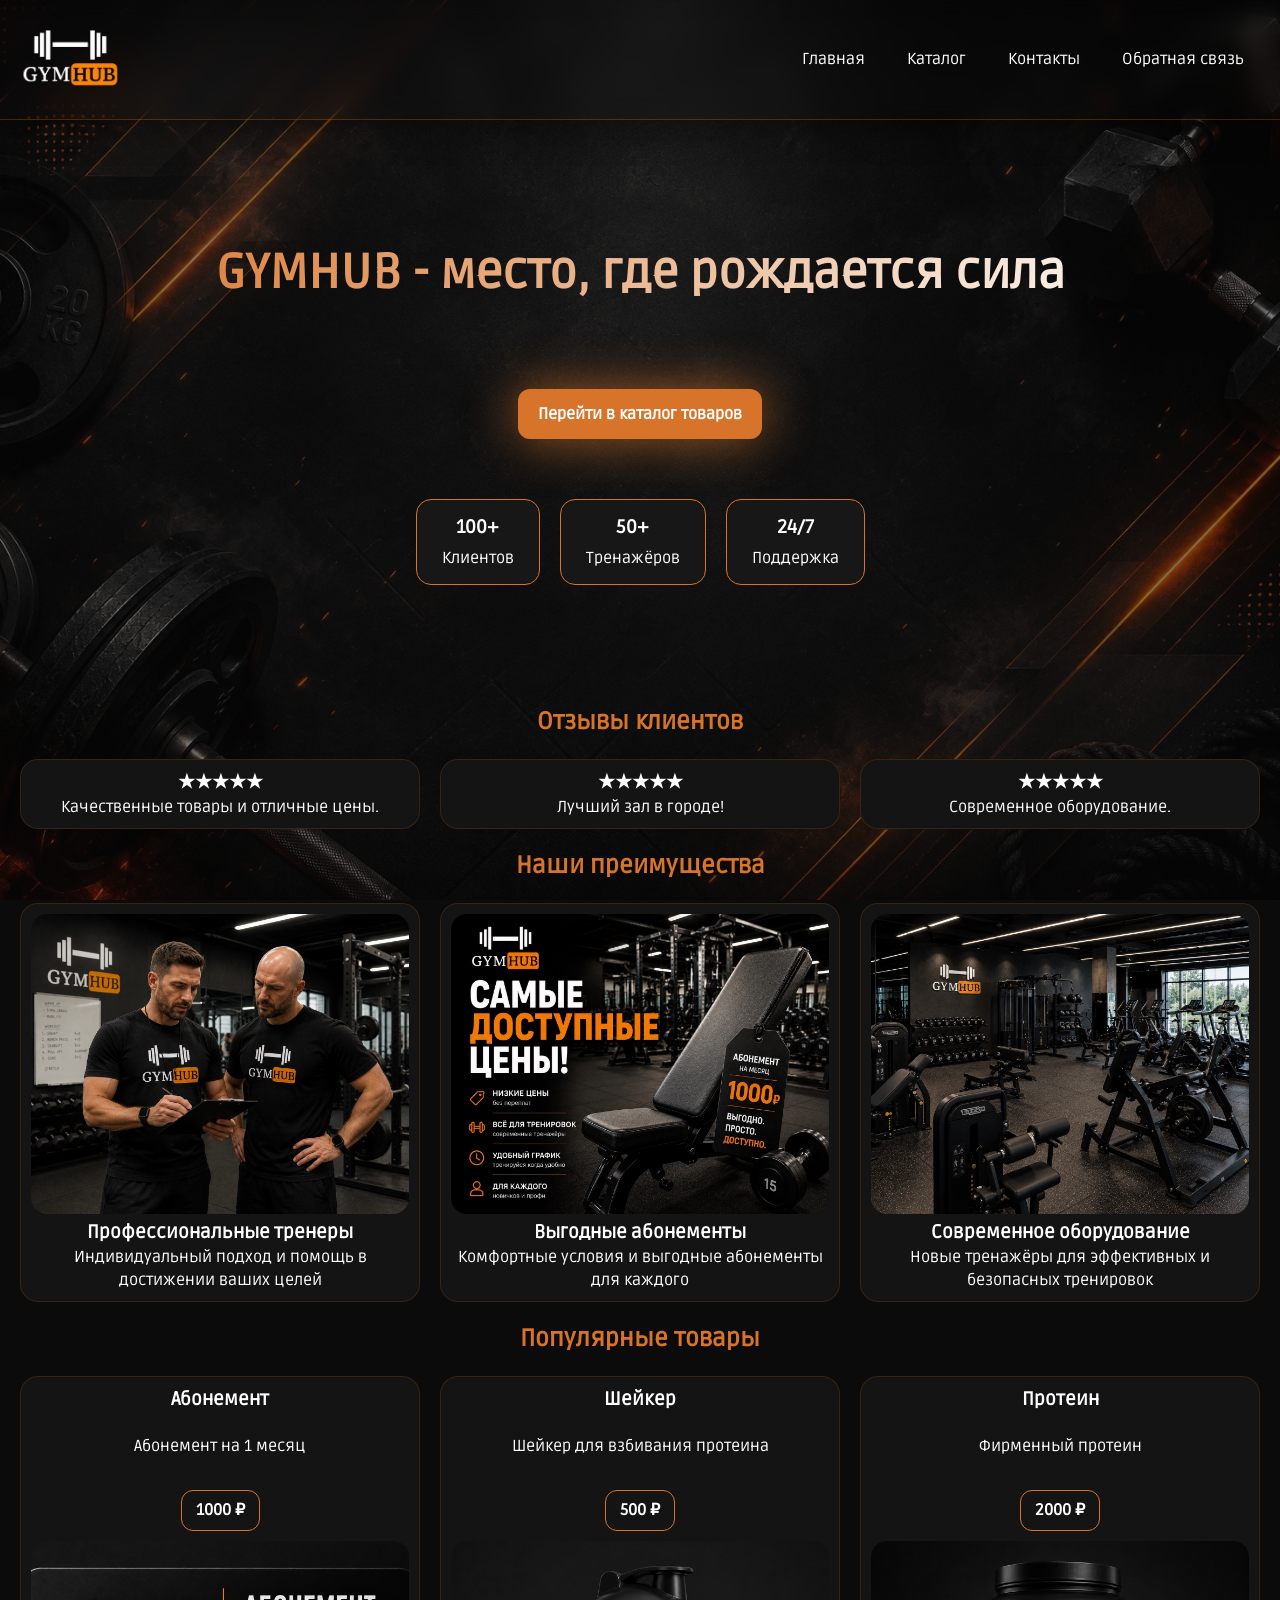
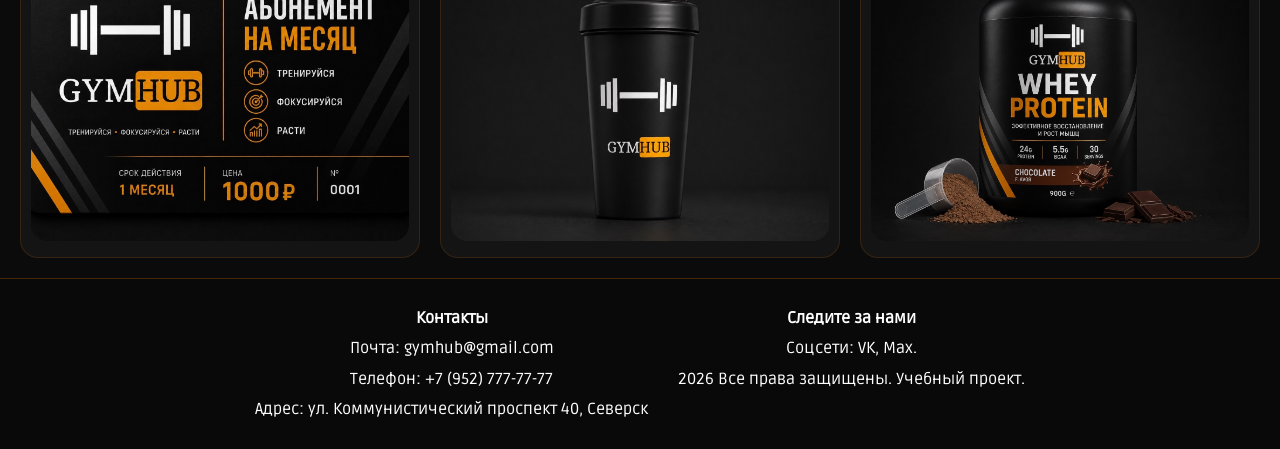
==== commit 7b08010e: "пр7" ====
--- a/index.html
+++ b/index.html
@@ -12,7 +12,10 @@
             <a href="index.html">
                 <img class="logo" src="image/logo.png">
             </a>
-            <nav>
+            <button class="burger-btn" aria-label="menu">
+<span></span><span></span><span></span>
+</button>
+<nav>
                 <ul>
                     <li><a href="index.html">Главная</a></li>
                     <li><a href="catalog.html">Каталог</a></li>
@@ -34,50 +37,50 @@
                     <div class="button">Перейти в каталог товаров</div>
                 </a>
             </div>
-        
-        <div class="hero-stats">
-        <div>
-            <h3>100+</h3>
-            <p>Клиентов</p>
-        </div>
-        
-        <div>
-            <h3>50+</h3>
-            <p>Тренажёров</p>
-        </div>
-        
-        <div>
-            <h3>24/7</h3>
-            <p>Поддержка</p>
-        </div>
-    </div>
-</section>
+                
+            <div class="hero-stats">
+                <div>
+                    <h3>100+</h3>
+                    <p>Клиентов</p>
+                </div>
+                
+                <div>
+                    <h3>50+</h3>
+                    <p>Тренажёров</p>
+                </div>
+                
+                <div>
+                    <h3>24/7</h3>
+                    <p>Поддержка</p>
+                </div>
+            </div>
+        </section>
 
-<section>
-<div>
-<h2>Отзывы клиентов</h2>
-<div class="review-grid">
-    <div class="review">
-        <h3>★★★★★</h3>
-        <p>Качественные товары и отличные цены.</p>
-    </div>
-    
-    <div class="review">
-        <h3>★★★★★</h3>
-        <p>Лучший зал в городе!</p>
-    </div>
+            <div>
+                <h2>Отзывы клиентов</h2>
+                <div class="why-grid">
+                    <div class="review">
+                        <h3>★★★★★</h3>
+                        <p>Качественные товары и отличные цены.</p>
+                    </div>
+                    
+                    <div class="review">
+                        <h3>★★★★★</h3>
+                        <p>Лучший зал в городе!</p>
+                    </div>
 
-    <div class="review">
-        <h3>★★★★★</h3>
-        <p>Современное оборудование.</p>
-    </div>
-</section>
+                    <div class="review">
+                        <h3>★★★★★</h3>
+                        <p>Современное оборудование.</p>
+                    </div>
+                </div>
+            </div>
+        </section>
 
             <div>
                 <h2>Наши преимущества</h2>
-                
-                    <div class="why-grid">
-                        <div>
+                <div class="why-grid">
+                    <div>
                         <img class="premium" src="image/treneri.jpg" alt="">
                         <h3>Профессиональные тренеры</h3>
                         <p>Индивидуальный подход и помощь в достижении ваших целей</p>
@@ -94,16 +97,12 @@
                         <h3>Современное оборудование</h3>
                         <p>Новые тренажёры для эффективных и безопасных тренировок</p>
                     </div>
-                    
                 </div>
             </div>
-        </section>
 
-        
-        <section>
             <div>
                 <h2>Популярные товары</h2>
-                <div>
+                <div class="why-grid">
                     <div>
                         <h3>Абонемент</h3>
                         <br>
@@ -151,4 +150,16 @@
             </div>
         </div>
     </footer>
+<script>
+document.addEventListener('DOMContentLoaded',function(){
+ const btn=document.querySelector('.burger-btn');
+ const nav=document.querySelector('nav');
+ if(btn && nav){
+   btn.addEventListener('click',function(){
+      nav.classList.toggle('active');
+      btn.classList.toggle('active');
+   });
+ }
+});
+</script>
 </html>
--- a/style.css
+++ b/style.css
@@ -1,8 +1,14 @@
+@font-face {
+    font-family: 'Rude';
+    src: url(fonts/Ruda-Regular.ttf);
+}
+
 /* СБРОС СТИЛЕЙ */
 *{
     margin:0;
     padding:0;
     box-sizing:border-box;
+    font-family: 'Rude';
 }
 
 /* ПЕРЕМЕННЫЕ САЙТА */
@@ -266,7 +272,7 @@
 section:last-of-type > div > div {
     display: grid;
     grid-template-columns: 1fr;
-    gap: 24px;
+    gap: 5px;
 }
 
 /* КОНТАКТЫ */
@@ -435,6 +441,7 @@
         flex-wrap: wrap;
     }
 }
+
 @media (max-width: 600px) {
     main section:nth-of-type(2) > div > div,
     main section:nth-of-type(3) > div > div,
@@ -449,29 +456,208 @@
         flex-direction: column;
         gap: 15px;
     }
+
     nav ul {
         flex-wrap: wrap;
         justify-content: center;
     }
+
     h1 {
         font-size: 2rem;
     }
+
     .premium,
     .popylar,
     .catal_foto {
         width: 100%;
         height: auto;
     }
+
     iframe {
         height: 300px;
     }
+
     .contacts-info {
         display: grid;
         grid-template-columns: 1fr;
     }
+
     .button,
     .button1 {
         width: 100%;
         max-width: 320px;
     }
-}+}
+
+header > div,
+footer > div{
+    flex-wrap:wrap;
+}
+
+footer > div{
+    display:flex;
+    justify-content:space-between;
+    gap:30px;
+}
+
+.feedback-form input,
+.feedback-form textarea,
+.feedback-form select{
+    width:100%;
+    font-size:16px;
+}
+
+@media (max-width:1024px){
+    h1{
+        font-size:2.4rem;
+    }
+    h2{
+        font-size:1.8rem;
+    }
+    header>div,
+    footer>div,
+    main,
+    section>div{
+        padding:15px;
+    }
+}
+
+@media (max-width:768px){
+    body{
+        font-size:14px;
+    }
+    nav ul{
+        flex-direction:column;
+        align-items:center;
+        width:100%;
+        gap:10px;
+    }
+    nav ul li{
+        width:100%;text-align:center;
+    }
+    nav ul li a{
+        display:block;width:100%;
+    }
+    .feedback-card{
+        padding:15px;
+    }
+    footer>div{
+        flex-direction:column;
+        align-items:center;
+        text-align:center;
+    }
+}
+
+@media (max-width:480px){
+    h1{
+        font-size:1.8rem;
+    }
+    h2{
+        font-size:1.4rem;
+    }
+    .feedback-card{
+        padding:10px;
+        border-radius:10px;
+    }
+    .button,.button1{
+        padding:10px 18px;
+        font-size:14px;
+    }
+}
+
+
+.burger-btn{
+display:none;
+background:none;
+border:none;
+cursor:pointer;
+flex-direction:column;
+gap:5px;
+}
+.burger-btn span{
+width:30px;
+height:3px;
+background:#fff;
+display:block;
+}
+
+@media (max-width:768px){
+.burger-btn{display:flex;}
+nav{display:none;width:100%;}
+nav.active{display:block;}
+}
+
+
+/* Animated burger */
+.burger-btn{
+position:relative;
+z-index:1001;
+transition:.3s;
+}
+.burger-btn span{
+transition:all .35s ease;
+transform-origin:center;
+}
+.burger-btn.active span:nth-child(1){
+transform:translateY(8px) rotate(45deg);
+}
+.burger-btn.active span:nth-child(2){
+opacity:0;
+}
+.burger-btn.active span:nth-child(3){
+transform:translateY(-8px) rotate(-45deg);
+}
+
+@media (max-width:768px){
+nav{
+display:block;
+max-height:0;
+overflow:hidden;
+opacity:0;
+transform:translateY(-15px);
+transition:max-height .45s ease, opacity .35s ease, transform .35s ease;
+}
+nav.active{
+max-height:400px;
+opacity:1;
+transform:translateY(0);
+}
+nav ul li{
+opacity:0;
+transform:translateY(-10px);
+transition:.3s;
+}
+nav.active ul li{
+opacity:1;
+transform:translateY(0);
+}
+}
+
+
+/* Центровка карточек на главной */
+@media (max-width: 1024px){
+.why-grid,
+main section:nth-of-type(3) > div > div{
+display:flex !important;
+flex-wrap:wrap;
+justify-content:center;
+gap:20px;
+}
+.why-grid > div,
+main section:nth-of-type(3) > div > div > div{
+flex:0 1 calc(50% - 20px);
+max-width:420px;
+}
+.why-grid > div:last-child,
+main section:nth-of-type(3) > div > div > div:last-child{
+margin-left:auto;
+margin-right:auto;
+}
+}
+@media (max-width: 600px){
+.why-grid > div,
+main section:nth-of-type(3) > div > div > div{
+flex:0 1 100%;
+max-width:420px;
+}
+}
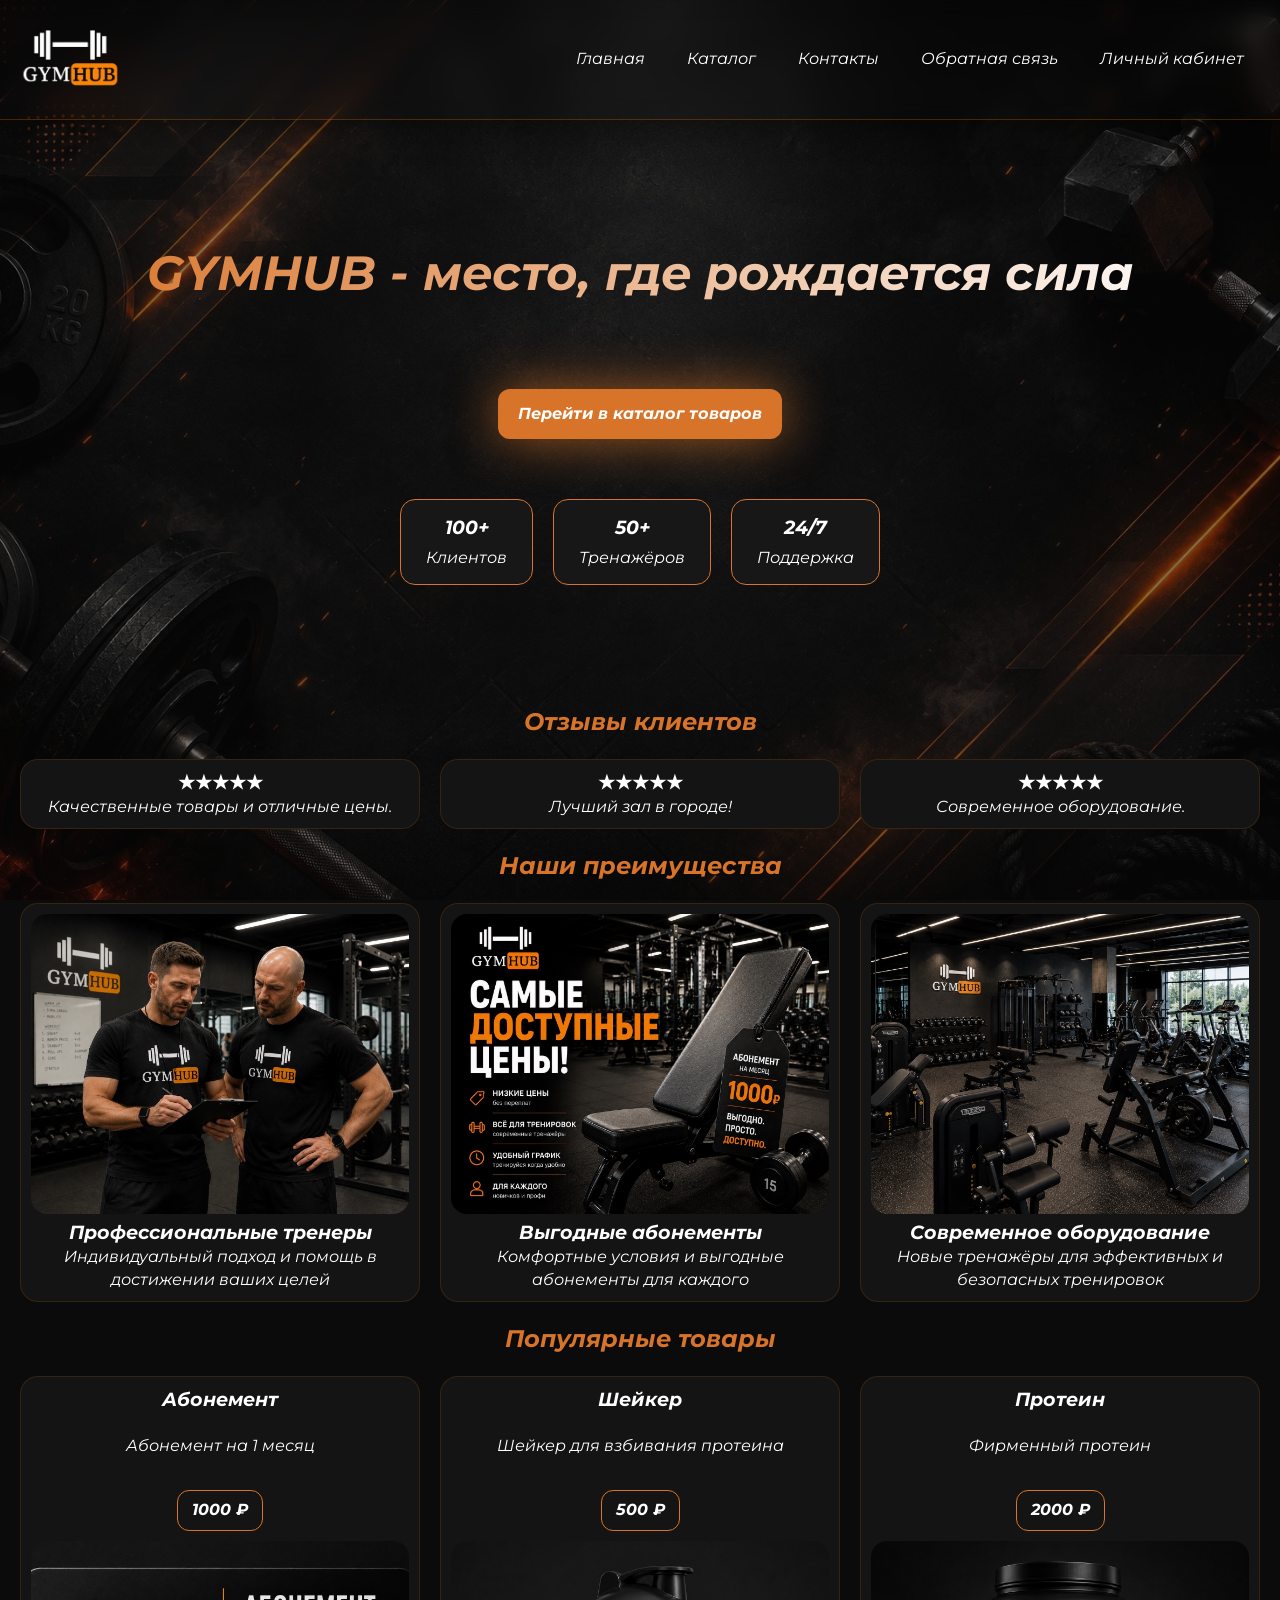
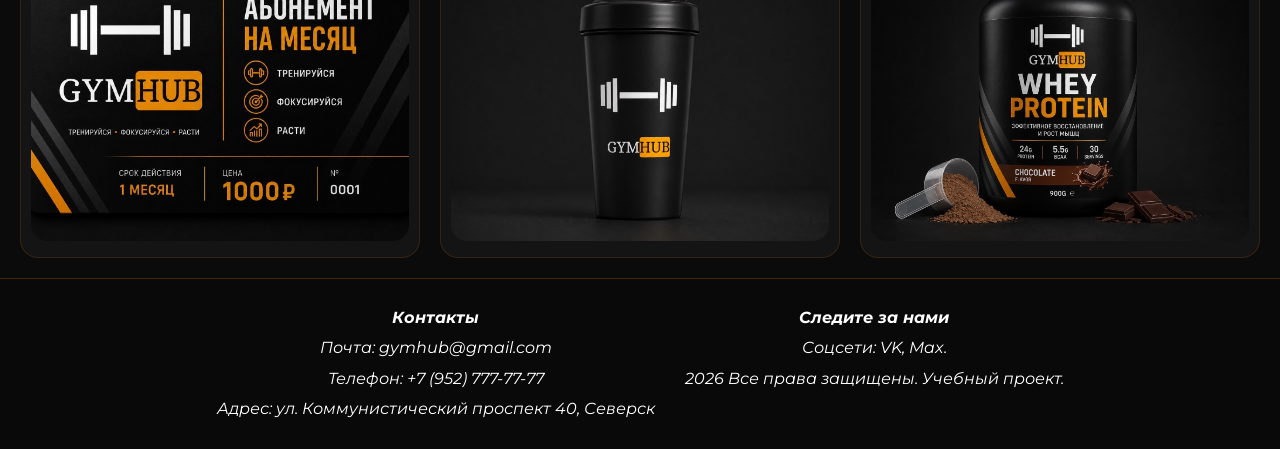
==== commit ac73353a: "пр8" ====
--- a/index.html
+++ b/index.html
@@ -21,6 +21,7 @@
                     <li><a href="catalog.html">Каталог</a></li>
                     <li><a href="contacts.html">Контакты</a></li>
                     <li><a href="feedback.html">Обратная связь</a></li>
+                    <li><a href="login.html">Личный кабинет</a></li>
                 </ul>
             </nav>
         </div>
@@ -133,7 +134,6 @@
             </div>
         </section>
     </main>
-
     
     <footer>
         <div>
@@ -151,13 +151,13 @@
         </div>
     </footer>
 <script>
-document.addEventListener('DOMContentLoaded',function(){
- const btn=document.querySelector('.burger-btn');
- const nav=document.querySelector('nav');
- if(btn && nav){
-   btn.addEventListener('click',function(){
-      nav.classList.toggle('active');
-      btn.classList.toggle('active');
+    document.addEventListener('DOMContentLoaded',function(){
+        const btn=document.querySelector('.burger-btn');
+        const nav=document.querySelector('nav');
+        if(btn && nav){
+            btn.addEventListener('click',function(){
+                nav.classList.toggle('active');
+                btn.classList.toggle('active');
    });
  }
 });
--- a/style.css
+++ b/style.css
@@ -1,6 +1,6 @@
 @font-face {
     font-family: 'Rude';
-    src: url(fonts/Ruda-Regular.ttf);
+    src: url(fonts/Montserrat-Italic-VariableFont_wght.ttf);
 }
 
 /* СБРОС СТИЛЕЙ */
@@ -103,6 +103,7 @@
     justify-content: center;
     align-items: center;
     text-align: center;
+    
 }
   
 header>div{
@@ -436,7 +437,7 @@
     .why-grid {
         grid-template-columns: repeat(2, 1fr) !important;
     }
-    /* Адаптация шапки для средних экранов */
+
     header > div {
         flex-wrap: wrap;
     }
@@ -450,7 +451,7 @@
     }
 }
 
-/* МОБИЛЬНАЯ ВЕРСИЯ */
+
 @media (max-width: 768px) {
     header > div {
         flex-direction: column;
@@ -566,98 +567,153 @@
 }
 
 
-.burger-btn{
-display:none;
-background:none;
-border:none;
-cursor:pointer;
-flex-direction:column;
-gap:5px;
-}
-.burger-btn span{
-width:30px;
-height:3px;
-background:#fff;
-display:block;
-}
-
 @media (max-width:768px){
-.burger-btn{display:flex;}
-nav{display:none;width:100%;}
-nav.active{display:block;}
-}
-
-
-/* Animated burger */
-.burger-btn{
-position:relative;
-z-index:1001;
-transition:.3s;
-}
-.burger-btn span{
-transition:all .35s ease;
-transform-origin:center;
-}
-.burger-btn.active span:nth-child(1){
-transform:translateY(8px) rotate(45deg);
-}
-.burger-btn.active span:nth-child(2){
-opacity:0;
-}
-.burger-btn.active span:nth-child(3){
-transform:translateY(-8px) rotate(-45deg);
-}
-
-@media (max-width:768px){
-nav{
-display:block;
-max-height:0;
-overflow:hidden;
-opacity:0;
-transform:translateY(-15px);
-transition:max-height .45s ease, opacity .35s ease, transform .35s ease;
-}
+    nav{
+        display:block;
+        max-height:0;
+        overflow:hidden;
+        opacity:0;
+        transform:translateY(-15px);
+        transition:max-height .45s ease, opacity .35s ease, transform .35s ease;
+}
+
 nav.active{
-max-height:400px;
-opacity:1;
-transform:translateY(0);
-}
+    max-height:400px;
+    opacity:1;
+    transform:translateY(0);
+}
+
 nav ul li{
-opacity:0;
-transform:translateY(-10px);
-transition:.3s;
-}
+    opacity:0;
+    transform:translateY(-10px);
+    transition:.3s;
+}
+
 nav.active ul li{
-opacity:1;
-transform:translateY(0);
-}
-}
-
-
-/* Центровка карточек на главной */
+    opacity:1;
+    transform:translateY(0);
+}
+}
+
+
+
 @media (max-width: 1024px){
-.why-grid,
-main section:nth-of-type(3) > div > div{
-display:flex !important;
-flex-wrap:wrap;
-justify-content:center;
-gap:20px;
-}
+    .why-grid,
+    main section:nth-of-type(3) > div > div{
+        display:flex !important;
+        flex-wrap:wrap;
+        justify-content:center;
+        gap:20px;
+}
+
 .why-grid > div,
 main section:nth-of-type(3) > div > div > div{
-flex:0 1 calc(50% - 20px);
-max-width:420px;
-}
+    flex:0 1 calc(50% - 20px);
+    max-width:420px;
+}
+
 .why-grid > div:last-child,
 main section:nth-of-type(3) > div > div > div:last-child{
-margin-left:auto;
-margin-right:auto;
-}
-}
+    margin-left:auto;
+    margin-right:auto;
+}
+}
+
 @media (max-width: 600px){
-.why-grid > div,
-main section:nth-of-type(3) > div > div > div{
-flex:0 1 100%;
-max-width:420px;
-}
-}
+    .why-grid > div,
+    main section:nth-of-type(3) > div > div > div{
+        flex:0 1 100%;
+        max-width:420px;
+}
+}
+
+
+
+.burger-btn{
+    display:none;
+    background:none;
+    border:none;
+    cursor:pointer;
+    flex-direction:column;
+    gap:5px;
+}
+
+.burger-btn span{
+    width:30px;
+    height:3px;
+    background:#fff;
+    display:block;
+}
+
+@media (max-width:768px){
+    .burger-btn{   
+        display:flex;
+    }
+
+    nav{
+        display:block;
+        width:100%;
+    }
+
+    nav.active{
+        display:block;
+    }
+}
+
+
+
+.burger-btn{
+    position:relative;
+    z-index:1001;
+    transition:.3s;
+}
+
+.burger-btn span{
+    transition:all .35s ease;
+    transform-origin:center;
+}
+
+.burger-btn.active span:nth-child(1){
+    transform:translateY(8px) rotate(45deg);
+}
+.burger-btn.active span:nth-child(2){
+    opacity:0;
+}
+
+.burger-btn.active span:nth-child(3){
+    transform:translateY(-8px) rotate(-45deg);
+}
+
+.card{background:var(--card)!important;border:1px solid rgba(216,116,42,.35)!important;border-radius:18px!important;color:#fff!important;box-shadow:0 0 30px rgba(216,116,42,.15)!important;}
+.card .text-muted{color:#bfbfbf!important;}
+.table{color:#fff!important;}
+.table-striped>tbody>tr:nth-of-type(odd)>*{color:#fff;background:rgba(255,255,255,.03)!important;}
+.form-control{background:#bfbfbf;border:1px solid rgba(216,116,42,.35); color:#fff;}
+.form-control:focus{background:#ffffff;color:#ca4949;border-color:var(--accent);box-shadow:0 0 0 .2rem rgba(216,116,42,.25);}
+.form-check-input:checked {
+    background-color: #d8742a;
+    border-color: #ff6f00;
+}
+a {
+    color: #d8742a;
+}
+
+.btn-outline-primary {
+    --bs-btn-color: #d8742a;
+    --bs-btn-border-color: #d8742a;
+    --bs-btn-hover-color: #fff;
+    --bs-btn-hover-bg: #d8742a;
+    --bs-btn-hover-border-color: #d8742a;
+    --bs-btn-active-bg: #68340d;
+    --bs-btn-active-border-color: #d8742a;
+}
+
+.table>:not(caption)>*>* {
+        background-color: var(--card);
+        color: var(--text, var(--text, var(--text)));
+}
+
+.text-start {
+  text-align: center !important;
+}
+
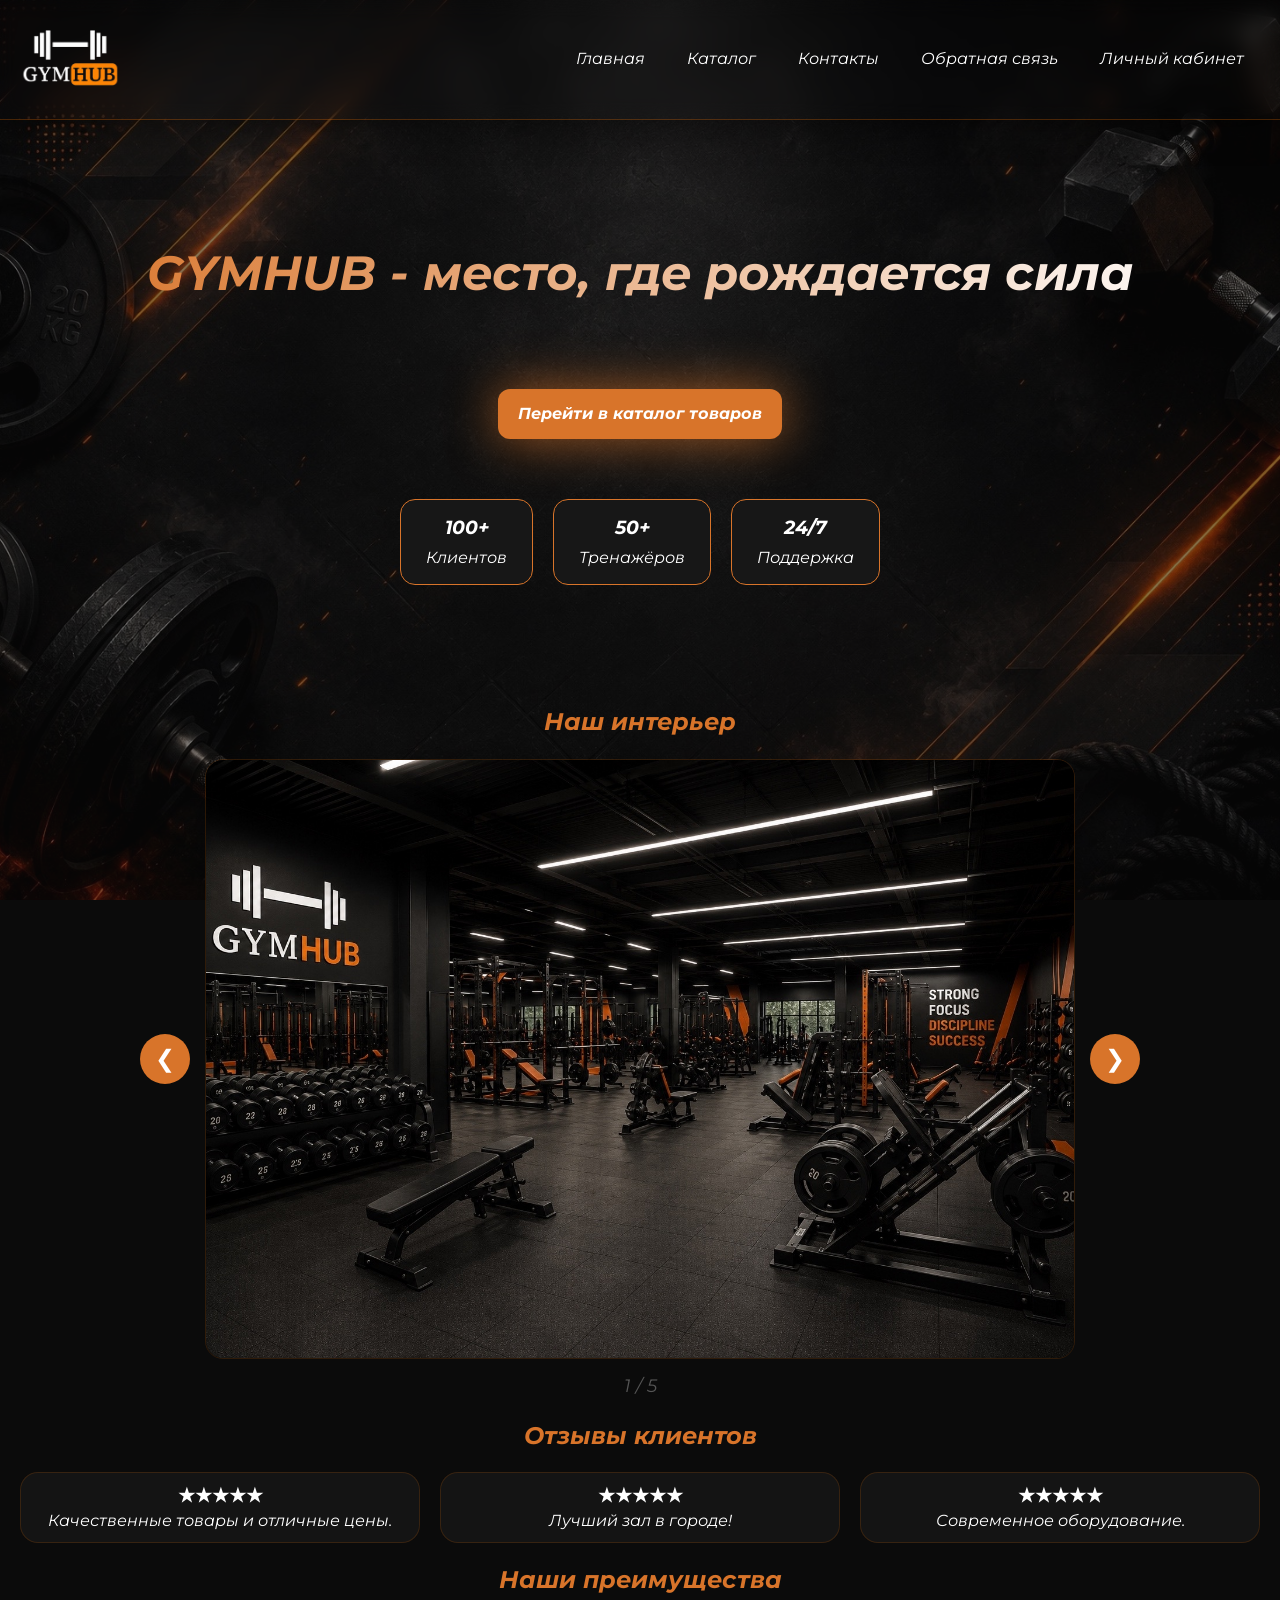
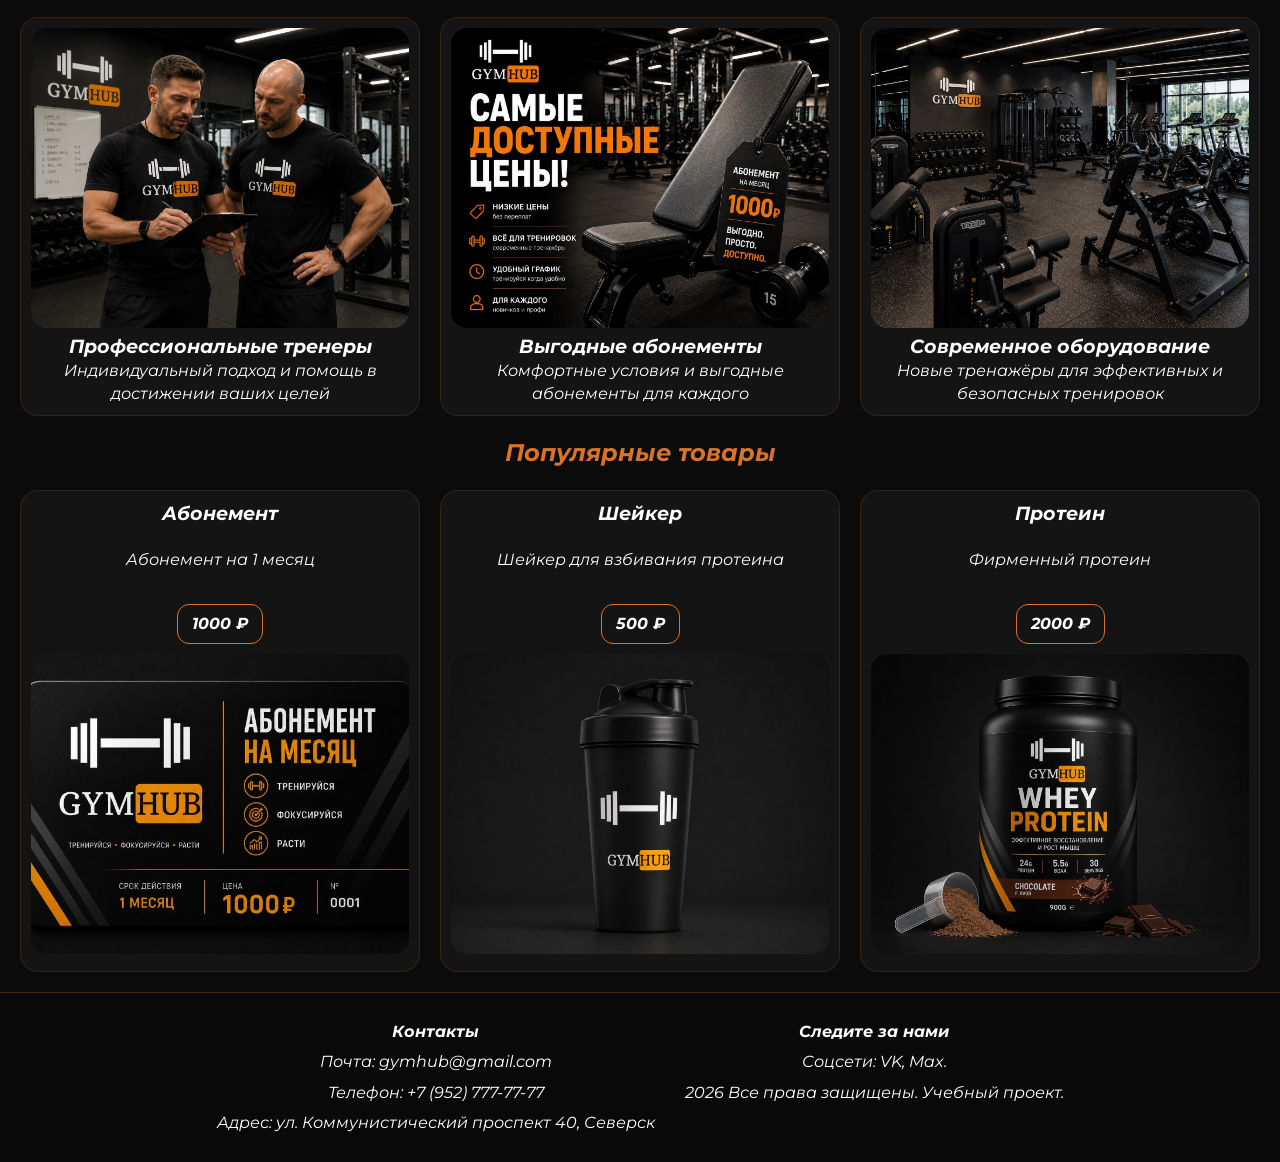
==== commit e1cee615: "пр9" ====
--- a/index.html
+++ b/index.html
@@ -13,9 +13,9 @@
                 <img class="logo" src="image/logo.png">
             </a>
             <button class="burger-btn" aria-label="menu">
-<span></span><span></span><span></span>
-</button>
-<nav>
+                <span></span><span></span><span></span>
+            </button>
+            <nav>
                 <ul>
                     <li><a href="index.html">Главная</a></li>
                     <li><a href="catalog.html">Каталог</a></li>
@@ -56,6 +56,23 @@
                 </div>
             </div>
         </section>
+
+        <div class="slider-container">
+            <h2>Наш интерьер</h2>
+            <div class="slider">
+                <button class="slider-btn prev-btn" id="prevBtn">❮</button>
+                <div class="slider-image-wrapper">
+                    <img src="image/zal1.jpg" alt="Изображение 1" id="sliderImage">
+
+
+                </div>
+                <button class="slider-btn next-btn" id="nextBtn">❯</button>
+            </div>
+            <p class="image-counter" id="imageCounter">1 / 5</p>
+        </div>
+    
+        <script src="slider.js"></script>
+    
 
             <div>
                 <h2>Отзывы клиентов</h2>
@@ -150,6 +167,7 @@
             </div>
         </div>
     </footer>
+    <script src="slider.js"></script>
 <script>
     document.addEventListener('DOMContentLoaded',function(){
         const btn=document.querySelector('.burger-btn');
--- a/style.css
+++ b/style.css
@@ -1,6 +1,7 @@
 @font-face {
     font-family: 'Rude';
     src: url(fonts/Montserrat-Italic-VariableFont_wght.ttf);
+    /* src: url(fonts/Montserrat-VariableFont_wght.ttf); */
 }
 
 /* СБРОС СТИЛЕЙ */
@@ -717,3 +718,58 @@
   text-align: center !important;
 }
 
+
+.slider-container {
+    text-align: center;
+    border-radius: 16px;
+    max-width: 1000px; 
+    width: 100%;
+    margin: 0 auto;
+}
+
+.slider {
+    display: flex;
+    align-items: center;
+    gap: 15px;
+    justify-content: center;
+}
+
+.slider-image-wrapper {
+    flex: 1;
+    overflow: hidden;
+    border-radius: 12px;
+    height: 600px; 
+
+}
+
+.slider-image-wrapper img {
+    width: 100%;
+    height: 100%;          
+    object-fit: cover;      
+    display: block;
+    transition: opacity 0.3s;
+    border: 1px solid rgba(255, 122, 0, .15);
+    border-radius: 18px;
+}
+
+.slider-btn {
+    background: #d8742a;
+    color: white;
+    border: none;
+    width: 50px;
+    height: 50px;
+    border-radius: 50%;
+    font-size: 24px;
+    cursor: pointer;
+    transition: background 0.2s;
+}
+
+.slider-btn:hover {
+    background: #914d19;
+}
+
+.image-counter {
+    margin-top: 15px;
+    font-size: 18px;
+    color: #555;
+}
